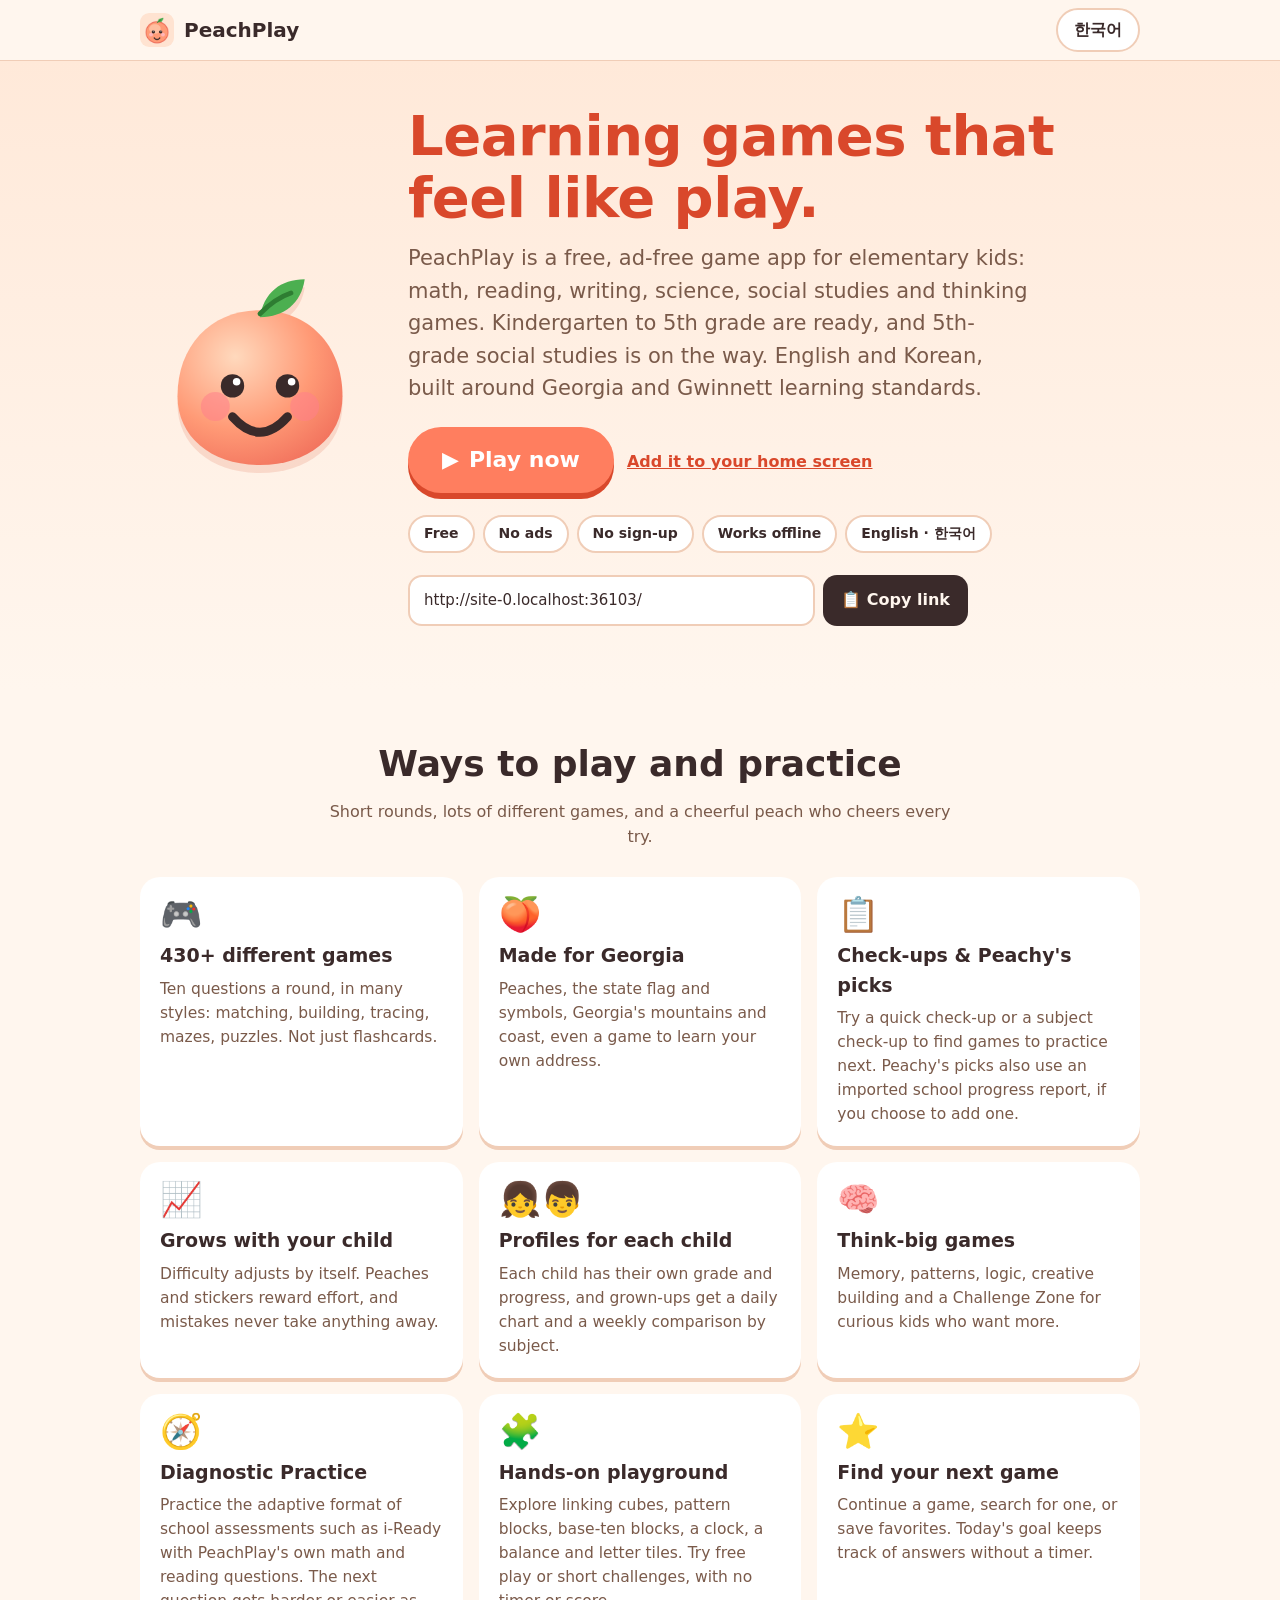
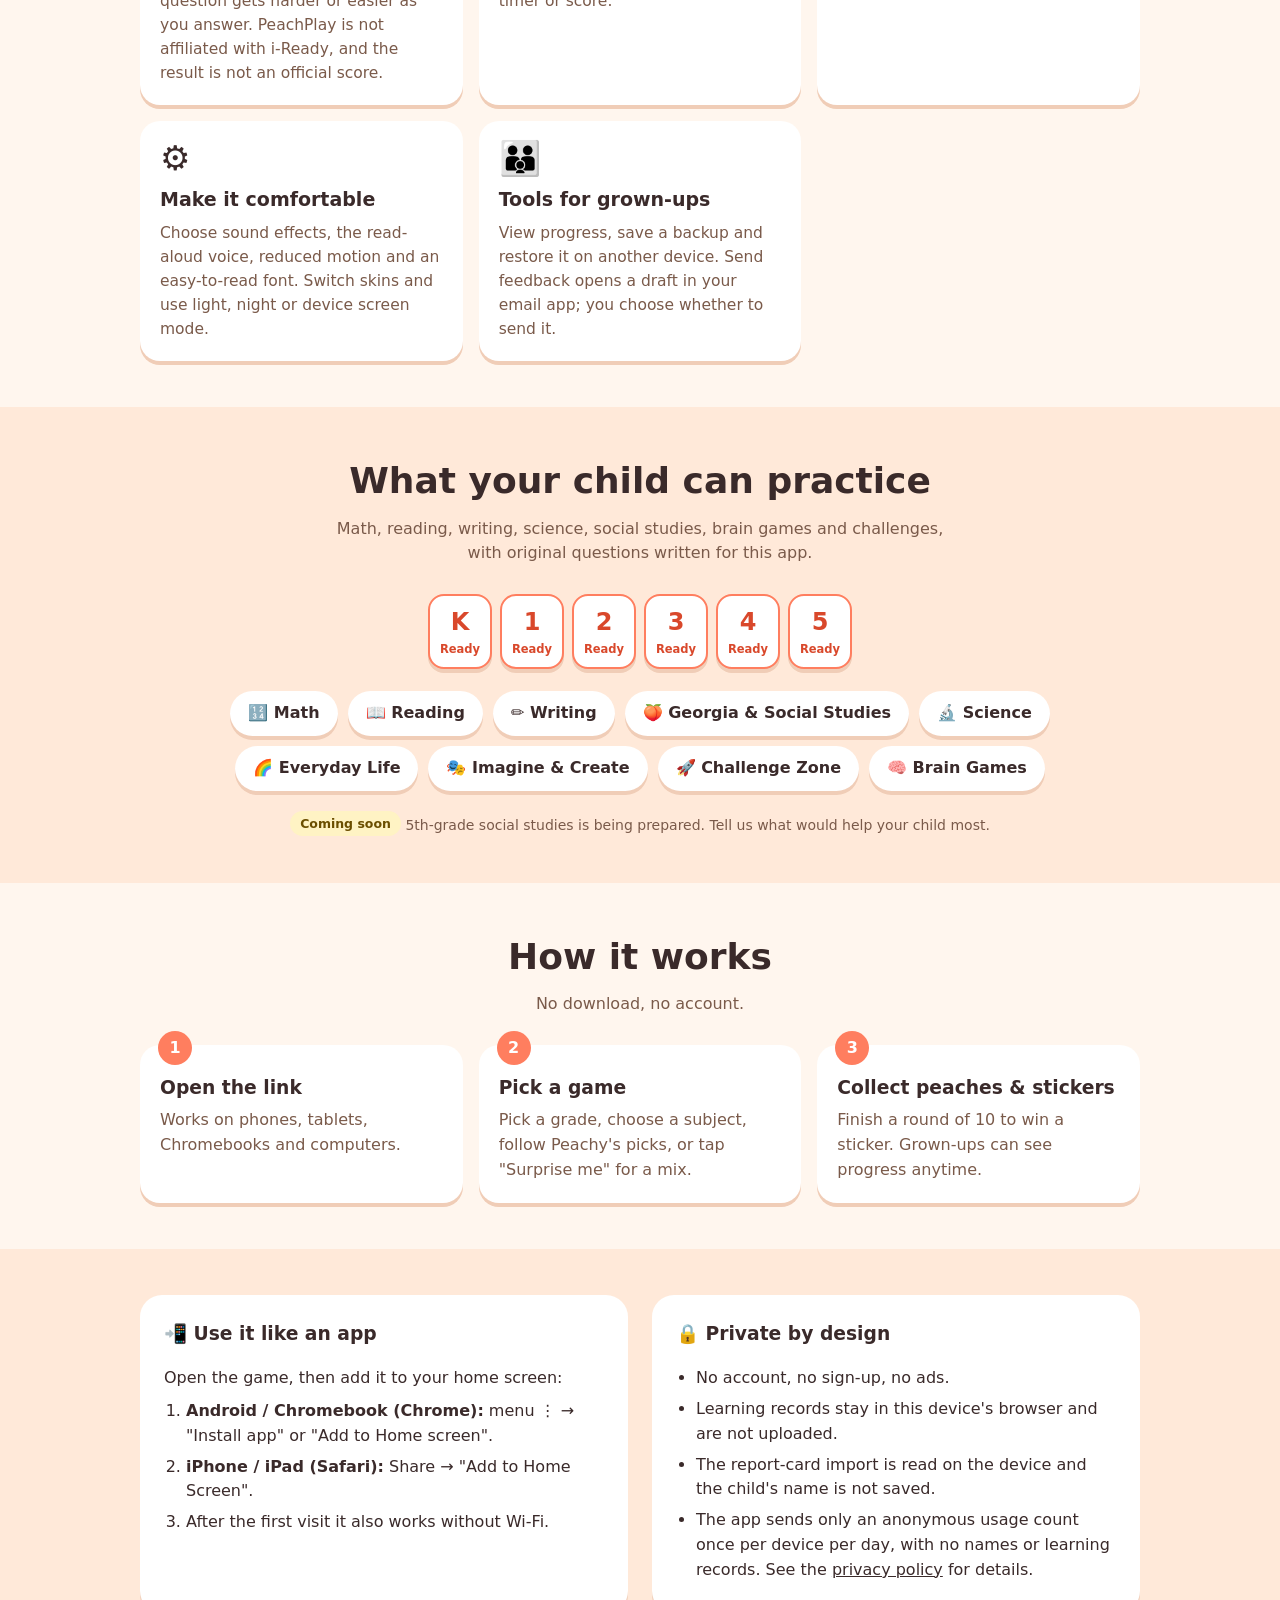
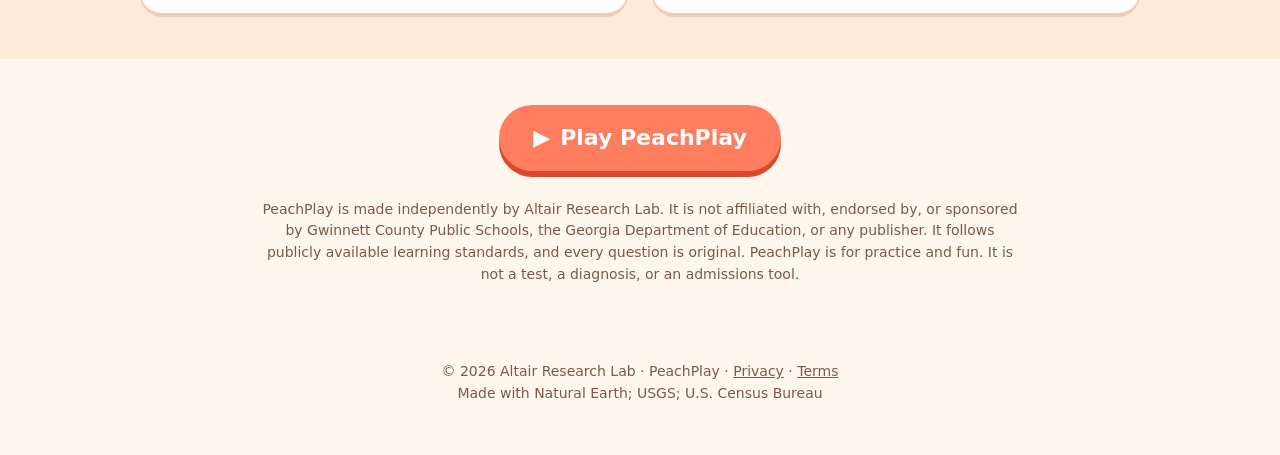
==== index.html @ cff19c8d "Update site (source commit 246e2a5f9104982f4157c3c35cccad89ce875cf9)" ====
<!doctype html>
<html lang="en">
<head>
<meta charset="utf-8">
<meta name="viewport" content="width=device-width, initial-scale=1">
<script>/* opened as an installed app: go straight to the games */try{if((window.matchMedia&&matchMedia("(display-mode: standalone)").matches)||navigator.standalone)location.replace("play/")}catch(e){}</script>
<title>PeachPlay – Free learning games for Georgia elementary kids</title>
<meta name="description" content="Free, ad-free learning games for Georgia elementary kids: math, reading, writing, science, social studies and thinking games. Kindergarten to 5th grade now, more grades coming. English and Korean. No sign-up.">
<meta name="theme-color" content="#ff9a76">
<meta property="og:type" content="website">
<meta property="og:title" content="PeachPlay – Free learning games for Georgia elementary kids">
<meta property="og:description" content="430+ short games for kindergarten to 5th grade: math, reading, writing, science, social studies. English and Korean. Free, no ads, no sign-up.">
<meta property="og:image" content="https://altair-research.github.io/peachplay/og.png">
<meta property="og:url" content="https://altair-research.github.io/peachplay/">
<meta name="twitter:card" content="summary_large_image">
<link rel="icon" href="icon.svg" type="image/svg+xml">
<link rel="apple-touch-icon" href="apple-touch-icon.png">
<style>
:root{--bg:#fff6ee;--bg2:#ffe9d9;--card:#ffffff;--ink:#3a2a2a;--mute:#7a5a4a;--peach:#ff7e5f;--peach-d:#d9482b;--line:#f0cdb7;--green:#06a37c;--shadow:0 4px 0 #f0cdb7}
@media (prefers-color-scheme:dark){:root:not([data-theme=light]){--bg:#2a1f1c;--bg2:#35261f;--card:#3b2c27;--ink:#fbeee6;--mute:#d8b9a7;--peach:#ff9a76;--peach-d:#ffb59a;--line:#5a4238;--shadow:0 4px 0 #1f1512}}
*{box-sizing:border-box}
html{scroll-behavior:smooth}
body{margin:0;background:var(--bg);color:var(--ink);font-family:"Segoe UI",system-ui,-apple-system,"Apple SD Gothic Neo","Malgun Gothic",sans-serif;line-height:1.55;-webkit-text-size-adjust:100%}
a{color:inherit}
.wrap{max-width:1040px;margin:0 auto;padding:0 20px}
header.top{position:sticky;top:0;z-index:10;background:color-mix(in srgb,var(--bg) 88%,transparent);backdrop-filter:blur(8px);border-bottom:1px solid var(--line)}
header.top .wrap{display:flex;align-items:center;justify-content:space-between;height:60px}
.brand{display:flex;align-items:center;gap:10px;font-weight:800;font-size:20px;text-decoration:none}
.brand img{width:34px;height:34px;border-radius:9px}
.lang{border:2px solid var(--line);background:var(--card);color:var(--ink);border-radius:999px;padding:8px 16px;font:inherit;font-weight:700;cursor:pointer;min-height:44px}
.hero{background:linear-gradient(180deg,var(--bg2),var(--bg));padding:44px 0 36px}
.hero .wrap{display:grid;gap:28px;grid-template-columns:1fr;align-items:center;text-align:center}
.mascot{width:min(46vw,200px);height:auto;margin:0 auto;filter:drop-shadow(0 8px 0 rgba(217,72,43,.15));animation:bob 3.2s ease-in-out infinite}
@keyframes bob{50%{transform:translateY(-8px)}}
@media (prefers-reduced-motion:reduce){.mascot{animation:none}}
h1{font-size:clamp(32px,7vw,56px);line-height:1.1;margin:0 0 14px;color:var(--peach-d);letter-spacing:-.5px}
.lead{font-size:clamp(17px,2.6vw,21px);color:var(--mute);margin:0 auto 22px;max-width:620px}
.cta{display:inline-flex;align-items:center;gap:10px;background:var(--peach);color:#fff;text-decoration:none;font-weight:800;font-size:22px;padding:16px 34px;border-radius:999px;box-shadow:0 6px 0 #d9482b;min-height:56px}
.cta:active{transform:translateY(3px);box-shadow:0 3px 0 #d9482b}
.cta2{display:inline-block;margin:14px 8px 0;color:var(--peach-d);font-weight:700}
.share{display:flex;gap:8px;margin-top:22px;max-width:560px;flex-wrap:wrap}
.share input{flex:1 1 220px;min-width:0;font:inherit;font-size:15px;padding:12px 14px;border-radius:14px;border:2px solid var(--line);background:var(--card);color:var(--ink)}
.copy{font:inherit;font-weight:800;border:0;border-radius:14px;padding:12px 18px;min-height:48px;background:var(--ink);color:var(--bg);cursor:pointer}
.copied{min-height:22px;margin-top:6px;color:var(--green);font-weight:700;font-size:14px}
.badges{display:flex;flex-wrap:wrap;gap:8px;justify-content:center;margin-top:22px}
.badges>span{background:var(--card);border:2px solid var(--line);border-radius:999px;padding:6px 14px;font-weight:700;font-size:14px}
@media (min-width:860px){.hero .wrap{grid-template-columns:240px 1fr;text-align:left}.lead{margin-left:0}.badges{justify-content:flex-start}.mascot{width:220px}}
section{padding:46px 0}
h2{font-size:clamp(26px,4.4vw,36px);margin:0 0 8px;text-align:center}
.sub{color:var(--mute);text-align:center;margin:0 auto 28px;max-width:640px}
.grid{display:grid;gap:16px;grid-template-columns:repeat(auto-fit,minmax(250px,1fr))}
.card{background:var(--card);border-radius:20px;padding:20px;box-shadow:var(--shadow)}
.card .ic{font-size:34px;line-height:1}
.card h3{margin:10px 0 6px;font-size:19px}
.card p{margin:0;color:var(--mute);font-size:15.5px}
.alt{background:var(--bg2)}
.subjects{display:flex;flex-wrap:wrap;gap:10px;justify-content:center;max-width:820px;margin:0 auto}
.subjects>span{background:var(--card);border-radius:999px;padding:10px 18px;font-weight:700;box-shadow:var(--shadow)}
.steps{counter-reset:s;display:grid;gap:16px;grid-template-columns:repeat(auto-fit,minmax(240px,1fr))}
.step{background:var(--card);border-radius:20px;padding:22px 20px 20px;box-shadow:var(--shadow);position:relative}
.step::before{counter-increment:s;content:counter(s);position:absolute;top:-14px;left:18px;width:34px;height:34px;border-radius:50%;background:var(--peach);color:#fff;font-weight:800;display:grid;place-items:center}
.step h3{margin:6px 0}.step p{margin:0;color:var(--mute)}
.two{display:grid;gap:24px;grid-template-columns:1fr}
@media (min-width:860px){.two{grid-template-columns:1fr 1fr}}
.panel{background:var(--card);border-radius:22px;padding:24px;box-shadow:var(--shadow)}
.panel h3{margin-top:0}
.panel ul{margin:0;padding-left:20px}.panel li{margin:6px 0}
.install ol{margin:8px 0 0;padding-left:22px}
.note{font-size:14px;color:var(--mute);max-width:760px;margin:0 auto;text-align:center}
.grades{display:flex;gap:8px;justify-content:center;flex-wrap:wrap;margin:0 auto 22px}
.gr{display:flex;flex-direction:column;align-items:center;width:64px;padding:8px 0;border-radius:16px;background:var(--card);border:2px dashed var(--line);color:var(--mute)}
.gr b{font-size:24px}.gr small{font-size:11.5px;font-weight:700}
.gr.on{border:2px solid var(--peach);background:var(--card);color:var(--peach-d);box-shadow:var(--shadow)}
.soon{display:inline-block;background:#fff3c4;color:#6b4e00;border-radius:999px;padding:3px 10px;font-size:12.5px;font-weight:800;vertical-align:2px}
footer{padding:30px 0 50px;text-align:center;color:var(--mute);font-size:14px}
[lang=en] .ko,[lang=ko] .en{display:none}
</style>
</head>
<body>
<header class="top"><div class="wrap">
  <a class="brand" href="./"><img src="icon-192.png" alt="">PeachPlay</a>
  <button class="lang" id="lang" aria-label="Language">한국어</button>
</div></header>

<main>
<section class="hero"><div class="wrap">
  <svg class="mascot" viewBox="0 0 64 64" aria-hidden="true"><defs><radialGradient id="pg" cx=".35" cy=".3" r=".85"><stop offset="0" stop-color="#ffd9bd"/><stop offset=".55" stop-color="#ff9a76"/><stop offset="1" stop-color="#ef6a58"/></radialGradient></defs>
    <path d="M32 12c-14 0-24 10-24 25 0 12 10 20 24 20s24-8 24-20C56 22 46 12 32 12z" fill="url(#pg)"/><path d="M32 14c1-7 6-11 13-11-1 7-6 11-13 11z" fill="#4caf50"/><path d="M32 13c3-3 6-5 9-6" stroke="#2e7d32" stroke-width="1.4" fill="none" stroke-linecap="round"/>
    <circle cx="19" cy="40" r="4.2" fill="#ff7f8a" opacity=".55"/><circle cx="45" cy="40" r="4.2" fill="#ff7f8a" opacity=".55"/><circle cx="24" cy="34" r="3.4" fill="#3a2a2a"/><circle cx="40" cy="34" r="3.4" fill="#3a2a2a"/><circle cx="25.2" cy="32.8" r="1.1" fill="#fff"/><circle cx="41.2" cy="32.8" r="1.1" fill="#fff"/><path d="M24 43q8 9 16 0" stroke="#3a2a2a" stroke-width="2.6" fill="none" stroke-linecap="round"/></svg>
  <div>
    <h1><span class="en">Learning games that feel like play.</span><span class="ko">놀이처럼 배우는 학습 게임</span></h1>
    <p class="lead"><span class="en">PeachPlay is a free, ad-free game app for elementary kids: math, reading, writing, science, social studies and thinking games. Kindergarten to 5th grade are ready, and 5th-grade social studies is on the way. English and Korean, built around Georgia and Gwinnett learning standards.</span><span class="ko">PeachPlay는 초등학생을 위한 무료, 광고 없는 학습 게임이에요. 수학, 읽기, 쓰기, 과학, 사회, 두뇌 게임을 영어와 한국어로 즐길 수 있어요. 유치원(K)부터 5학년까지 준비되어 있고 더 높은 학년도 준비 중이에요. 조지아·Gwinnett 학습 기준을 바탕으로 만들었어요.</span></p>
    <a class="cta" href="play/">▶ <span class="en">Play now</span><span class="ko">지금 시작하기</span></a>
    <a class="cta2" href="#install"><span class="en">Add it to your home screen</span><span class="ko">홈 화면에 추가하는 방법</span></a>
    <div class="badges"><span><span class="en">Free</span><span class="ko">무료</span></span><span><span class="en">No ads</span><span class="ko">광고 없음</span></span><span><span class="en">No sign-up</span><span class="ko">가입 없음</span></span><span><span class="en">Works offline</span><span class="ko">오프라인 가능</span></span><span>English · 한국어</span></div>
    <div class="share"><input id="shareUrl" readonly aria-label="Link" value="https://altair-research.github.io/peachplay/"><button id="copyBtn" class="copy" type="button">📋 <span class="en">Copy link</span><span class="ko">링크 복사</span></button><button id="shareBtn" class="copy" type="button" hidden>📤 <span class="en">Share</span><span class="ko">공유</span></button></div>
    <div class="copied" id="copied" role="status" aria-live="polite"></div>
  </div>
</div></section>

<section><div class="wrap">
  <h2><span class="en">Ways to play and practice</span><span class="ko">다양하게 놀고 연습해요</span></h2>
  <p class="sub"><span class="en">Short rounds, lots of different games, and a cheerful peach who cheers every try.</span><span class="ko">짧게 끝나는 한 판, 다양한 게임, 시도할 때마다 응원해 주는 복숭아 친구.</span></p>
  <div class="grid">
    <div class="card"><div class="ic">🎮</div><h3><span class="en">430+ different games</span><span class="ko">430개 이상의 다양한 게임</span></h3><p><span class="en">Ten questions a round, in many styles: matching, building, tracing, mazes, puzzles. Not just flashcards.</span><span class="ko">한 판 10문제. 짝 맞추기, 만들기, 따라 쓰기, 미로, 퍼즐 등 방식이 다양해서 지루하지 않아요.</span></p></div>
    <div class="card"><div class="ic">🍑</div><h3><span class="en">Made for Georgia</span><span class="ko">조지아 아이를 위해</span></h3><p><span class="en">Peaches, the state flag and symbols, Georgia's mountains and coast, even a game to learn your own address.</span><span class="ko">복숭아, 주 깃발과 상징, 조지아 지도, 우리 집 주소 익히기까지 조지아 맞춤 내용이에요.</span></p></div>
    <div class="card"><div class="ic">📋</div><h3><span class="en">Check-ups &amp; Peachy's picks</span><span class="ko">과목별 점검과 피치의 추천</span></h3><p><span class="en">Try a quick check-up or a subject check-up to find games to practice next. Peachy's picks also use an imported school progress report, if you choose to add one.</span><span class="ko">간단 점검이나 과목별 점검으로 다음에 연습할 게임을 찾아요. 성적표를 가져온 경우에는 피치의 추천에 함께 참고해요.</span></p></div>
    <div class="card"><div class="ic">📈</div><h3><span class="en">Grows with your child</span><span class="ko">아이와 함께 자라요</span></h3><p><span class="en">Difficulty adjusts by itself. Peaches and stickers reward effort, and mistakes never take anything away.</span><span class="ko">난이도가 저절로 조절되고, 복숭아와 스티커는 노력을 칭찬해요. 틀려도 빼앗지 않아요.</span></p></div>
    <div class="card"><div class="ic">👧👦</div><h3><span class="en">Profiles for each child</span><span class="ko">아이별 프로필</span></h3><p><span class="en">Each child has their own grade and progress, and grown-ups get a daily chart and a weekly comparison by subject.</span><span class="ko">아이마다 따로 기록되고, 보호자는 하루별 그래프와 과목별 주간 변화를 볼 수 있어요.</span></p></div>
    <div class="card"><div class="ic">🧠</div><h3><span class="en">Think-big games</span><span class="ko">생각을 키우는 게임</span></h3><p><span class="en">Memory, patterns, logic, creative building and a Challenge Zone for curious kids who want more.</span><span class="ko">기억력, 패턴, 논리, 창의 만들기, 더 도전하고 싶은 아이를 위한 도전 구역이 있어요.</span></p></div>
    <div class="card"><div class="ic">🧭</div><h3><span class="en">Diagnostic Practice</span><span class="ko">진단 평가 연습</span></h3><p><span class="en">Practice the adaptive format of school assessments such as i-Ready with PeachPlay's own math and reading questions. The next question gets harder or easier as you answer. PeachPlay is not affiliated with i-Ready, and the result is not an official score.</span><span class="ko">PeachPlay가 직접 만든 수학·읽기 문제로 i-Ready 같은 적응형 학교 평가의 방식을 연습해요. 답에 따라 다음 문제가 어려워지거나 쉬워져요. i-Ready와 관련이 없으며, 결과는 공식 점수가 아니에요.</span></p></div>
    <div class="card"><div class="ic">🧩</div><h3><span class="en">Hands-on playground</span><span class="ko">교구 놀이터</span></h3><p><span class="en">Explore linking cubes, pattern blocks, base-ten blocks, a clock, a balance and letter tiles. Try free play or short challenges, with no timer or score.</span><span class="ko">연결 큐브, 패턴 블록, 십진 블록, 시계, 양팔 저울, 글자 타일을 만져 보세요. 시간 제한과 점수 없이 자유 놀이와 짧은 도전을 즐겨요.</span></p></div>
    <div class="card"><div class="ic">⭐</div><h3><span class="en">Find your next game</span><span class="ko">다음 게임을 쉽게 찾아요</span></h3><p><span class="en">Continue a game, search for one, or save favorites. Today's goal keeps track of answers without a timer.</span><span class="ko">이어하기, 검색, 즐겨찾기로 게임을 쉽게 찾아요. 오늘의 목표는 시간 제한 없이 푼 문제를 세어 줘요.</span></p></div>
    <div class="card"><div class="ic">⚙️</div><h3><span class="en">Make it comfortable</span><span class="ko">편하게 맞추는 설정</span></h3><p><span class="en">Choose sound effects, the read-aloud voice, reduced motion and an easy-to-read font. Switch skins and use light, night or device screen mode.</span><span class="ko">효과음, 읽어 주는 목소리, 움직임 줄이기, 읽기 쉬운 글꼴을 설정해요. 스킨을 바꾸고 밝게·밤 모드·기기 설정 중 화면 모드를 골라요.</span></p></div>
    <div class="card"><div class="ic">👪</div><h3><span class="en">Tools for grown-ups</span><span class="ko">보호자용 화면</span></h3><p><span class="en">View progress, save a backup and restore it on another device. Send feedback opens a draft in your email app; you choose whether to send it.</span><span class="ko">학습 기록을 보고 백업을 저장해 다른 기기에서 복원해요. 의견 보내기는 이메일 앱에 초안을 열어 주고, 직접 보내기를 눌러야 전송돼요.</span></p></div>
  </div>
</div></section>

<section class="alt"><div class="wrap">
  <h2><span class="en">What your child can practice</span><span class="ko">연습할 수 있는 것</span></h2>
  <p class="sub"><span class="en">Math, reading, writing, science, social studies, brain games and challenges, with original questions written for this app.</span><span class="ko">수학·읽기·쓰기·과학·사회·두뇌·도전, 모든 문제는 이 앱을 위해 직접 만들었어요.</span></p>
  <div class="grades"><span class="gr on"><b>K</b><small><span class="en">Ready</span><span class="ko">준비됨</span></small></span><span class="gr on"><b>1</b><small><span class="en">Ready</span><span class="ko">준비됨</span></small></span><span class="gr on"><b>2</b><small><span class="en">Ready</span><span class="ko">준비됨</span></small></span><span class="gr on"><b>3</b><small><span class="en">Ready</span><span class="ko">준비됨</span></small></span><span class="gr on"><b>4</b><small><span class="en">Ready</span><span class="ko">준비됨</span></small></span><span class="gr on"><b>5</b><small><span class="en">Ready</span><span class="ko">준비됨</span></small></span></div>
  <div class="subjects">
    <span>🔢 <span class="en">Math</span><span class="ko">수학</span></span><span>📖 <span class="en">Reading</span><span class="ko">읽기</span></span><span>✏️ <span class="en">Writing</span><span class="ko">쓰기</span></span><span>🍑 <span class="en">Georgia &amp; Social Studies</span><span class="ko">조지아·사회</span></span><span>🔬 <span class="en">Science</span><span class="ko">과학</span></span><span>🌈 <span class="en">Everyday Life</span><span class="ko">생활</span></span><span>🎭 <span class="en">Imagine &amp; Create</span><span class="ko">상상하고 만들기</span></span><span>🚀 <span class="en">Challenge Zone</span><span class="ko">도전 구역</span></span><span>🧠 <span class="en">Brain Games</span><span class="ko">두뇌 게임</span></span>
  </div>
  <p class="note" style="margin-top:20px"><span class="soon"><span class="en">Coming soon</span><span class="ko">준비 중</span></span> <span class="en">5th-grade social studies is being prepared. Tell us what would help your child most.</span><span class="ko">5학년 사회를 준비하고 있어요. 우리 아이에게 가장 필요한 것이 무엇인지 알려 주세요.</span></p>
</div></section>

<section><div class="wrap">
  <h2><span class="en">How it works</span><span class="ko">이렇게 해요</span></h2>
  <p class="sub"><span class="en">No download, no account.</span><span class="ko">설치도 가입도 필요 없어요.</span></p>
  <div class="steps">
    <div class="step"><h3><span class="en">Open the link</span><span class="ko">링크를 열어요</span></h3><p><span class="en">Works on phones, tablets, Chromebooks and computers.</span><span class="ko">폰, 태블릿, 크롬북, 컴퓨터 어디서나 돼요.</span></p></div>
    <div class="step"><h3><span class="en">Pick a game</span><span class="ko">게임을 골라요</span></h3><p><span class="en">Pick a grade, choose a subject, follow Peachy's picks, or tap "Surprise me" for a mix.</span><span class="ko">학년과 과목을 고르거나 피치의 추천을 따라 하거나, "아무거나 놀기"로 섞어서 해요.</span></p></div>
    <div class="step"><h3><span class="en">Collect peaches &amp; stickers</span><span class="ko">복숭아와 스티커를 모아요</span></h3><p><span class="en">Finish a round of 10 to win a sticker. Grown-ups can see progress anytime.</span><span class="ko">10문제를 끝내면 스티커를 받아요. 보호자는 언제든 기록을 볼 수 있어요.</span></p></div>
  </div>
</div></section>

<section class="alt" id="install"><div class="wrap two">
  <div class="panel install">
    <h3>📲 <span class="en">Use it like an app</span><span class="ko">앱처럼 쓰기</span></h3>
    <p class="en" style="margin:0 0 6px">Open the game, then add it to your home screen:</p><p class="ko" style="margin:0 0 6px">게임을 연 다음 홈 화면에 추가하세요.</p>
    <ol class="en"><li><b>Android / Chromebook (Chrome):</b> menu ⋮ → "Install app" or "Add to Home screen".</li><li><b>iPhone / iPad (Safari):</b> Share → "Add to Home Screen".</li><li>After the first visit it also works without Wi-Fi.</li></ol>
    <ol class="ko"><li><b>안드로이드 / 크롬북 (Chrome):</b> 메뉴 ⋮ → "앱 설치" 또는 "홈 화면에 추가"</li><li><b>아이폰 / 아이패드 (Safari):</b> 공유 → "홈 화면에 추가"</li><li>한 번 열어 두면 Wi-Fi 없이도 돼요.</li></ol>
  </div>
  <div class="panel">
    <h3>🔒 <span class="en">Private by design</span><span class="ko">개인정보는 기기 안에만</span></h3>
    <ul class="en"><li>No account, no sign-up, no ads.</li><li>Learning records stay in this device's browser and are not uploaded.</li><li>The report-card import is read on the device and the child's name is not saved.</li><li>The app sends only an anonymous usage count once per device per day, with no names or learning records. See the <a href="privacy.html">privacy policy</a> for details.</li></ul>
    <ul class="ko"><li>계정, 가입, 광고가 없어요.</li><li>학습 기록은 이 기기의 브라우저에만 저장되고 업로드하지 않아요.</li><li>성적표 가져오기는 기기 안에서만 읽고 아이 이름은 저장하지 않아요.</li><li>앱은 기기마다 하루 한 번 익명 사용 횟수만 보내요. 이름이나 학습 기록은 보내지 않아요. 자세한 내용은 <a href="privacy.html">개인정보 처리방침</a>을 확인하세요.</li></ul>
  </div>
</div></section>

<section><div class="wrap">
  <div style="text-align:center"><a class="cta" href="play/">▶ <span class="en">Play PeachPlay</span><span class="ko">PeachPlay 시작하기</span></a></div>
  <p class="note" style="margin-top:28px"><span class="en">PeachPlay is made independently by Altair Research Lab. It is not affiliated with, endorsed by, or sponsored by Gwinnett County Public Schools, the Georgia Department of Education, or any publisher. It follows publicly available learning standards, and every question is original. PeachPlay is for practice and fun. It is not a test, a diagnosis, or an admissions tool.</span><span class="ko">PeachPlay는 Altair Research Lab이 독립적으로 만들었으며 Gwinnett County Public Schools, 조지아 교육부 또는 어떤 출판사와도 관련이 없고 후원이나 승인을 받지 않았어요. 공개된 학습 기준을 참고했고 모든 문제는 직접 만든 문제예요. 연습과 놀이를 위한 앱이며 시험, 진단, 입학 선발 도구가 아니에요.</span></p>
</div></section>
</main>

<footer><div class="wrap">© 2026 Altair Research Lab · PeachPlay · <a href="privacy.html"><span class="en">Privacy</span><span class="ko">개인정보</span></a> · <a href="terms.html"><span class="en">Terms</span><span class="ko">약관</span></a></div><div>Made with Natural Earth; USGS; U.S. Census Bureau</div></footer>

<script>
(function(){
  var KEY='peachy-landing-lang',root=document.documentElement,btn=document.getElementById('lang'),lang='en';
  try{var s=localStorage.getItem(KEY);if(s)lang=s;else if((navigator.language||'').toLowerCase().indexOf('ko')===0)lang='ko'}catch(e){}
  function apply(){root.lang=lang;btn.textContent=lang==='en'?'한국어':'English';document.title=lang==='en'?'PeachPlay – Free learning games for Georgia elementary kids':'PeachPlay – 조지아 초등학생을 위한 무료 학습 게임'}
  btn.onclick=function(){lang=lang==='en'?'ko':'en';try{localStorage.setItem(KEY,lang)}catch(e){}apply()};
  apply();
  var url=document.getElementById('shareUrl'),msg=document.getElementById('copied');
  try{url.value=location.origin+location.pathname.replace(/index\.html$/,'')}catch(e){}
  function done(ok){msg.textContent=ok?(lang==='en'?'Link copied!':'링크가 복사됐어요!'):(lang==='en'?'Press and hold the link, then Copy.':'링크를 길게 눌러 복사하세요.');setTimeout(function(){msg.textContent=''},2600)}
  document.getElementById('copyBtn').onclick=function(){
    var t=url.value;
    if(navigator.clipboard&&navigator.clipboard.writeText){navigator.clipboard.writeText(t).then(function(){done(true)},fallback)}else fallback();
    function fallback(){try{url.focus();url.select();url.setSelectionRange(0,t.length);done(document.execCommand('copy'))}catch(e){done(false)}}
  };
  url.onfocus=function(){url.select()};
  var sb=document.getElementById('shareBtn');
  if(navigator.share){sb.hidden=false;sb.onclick=function(){navigator.share({title:'PeachPlay',text:lang==='en'?'Free learning games for elementary kids':'초등학생을 위한 무료 학습 게임',url:url.value}).catch(function(){})}}
})();
</script>
</body>
</html>
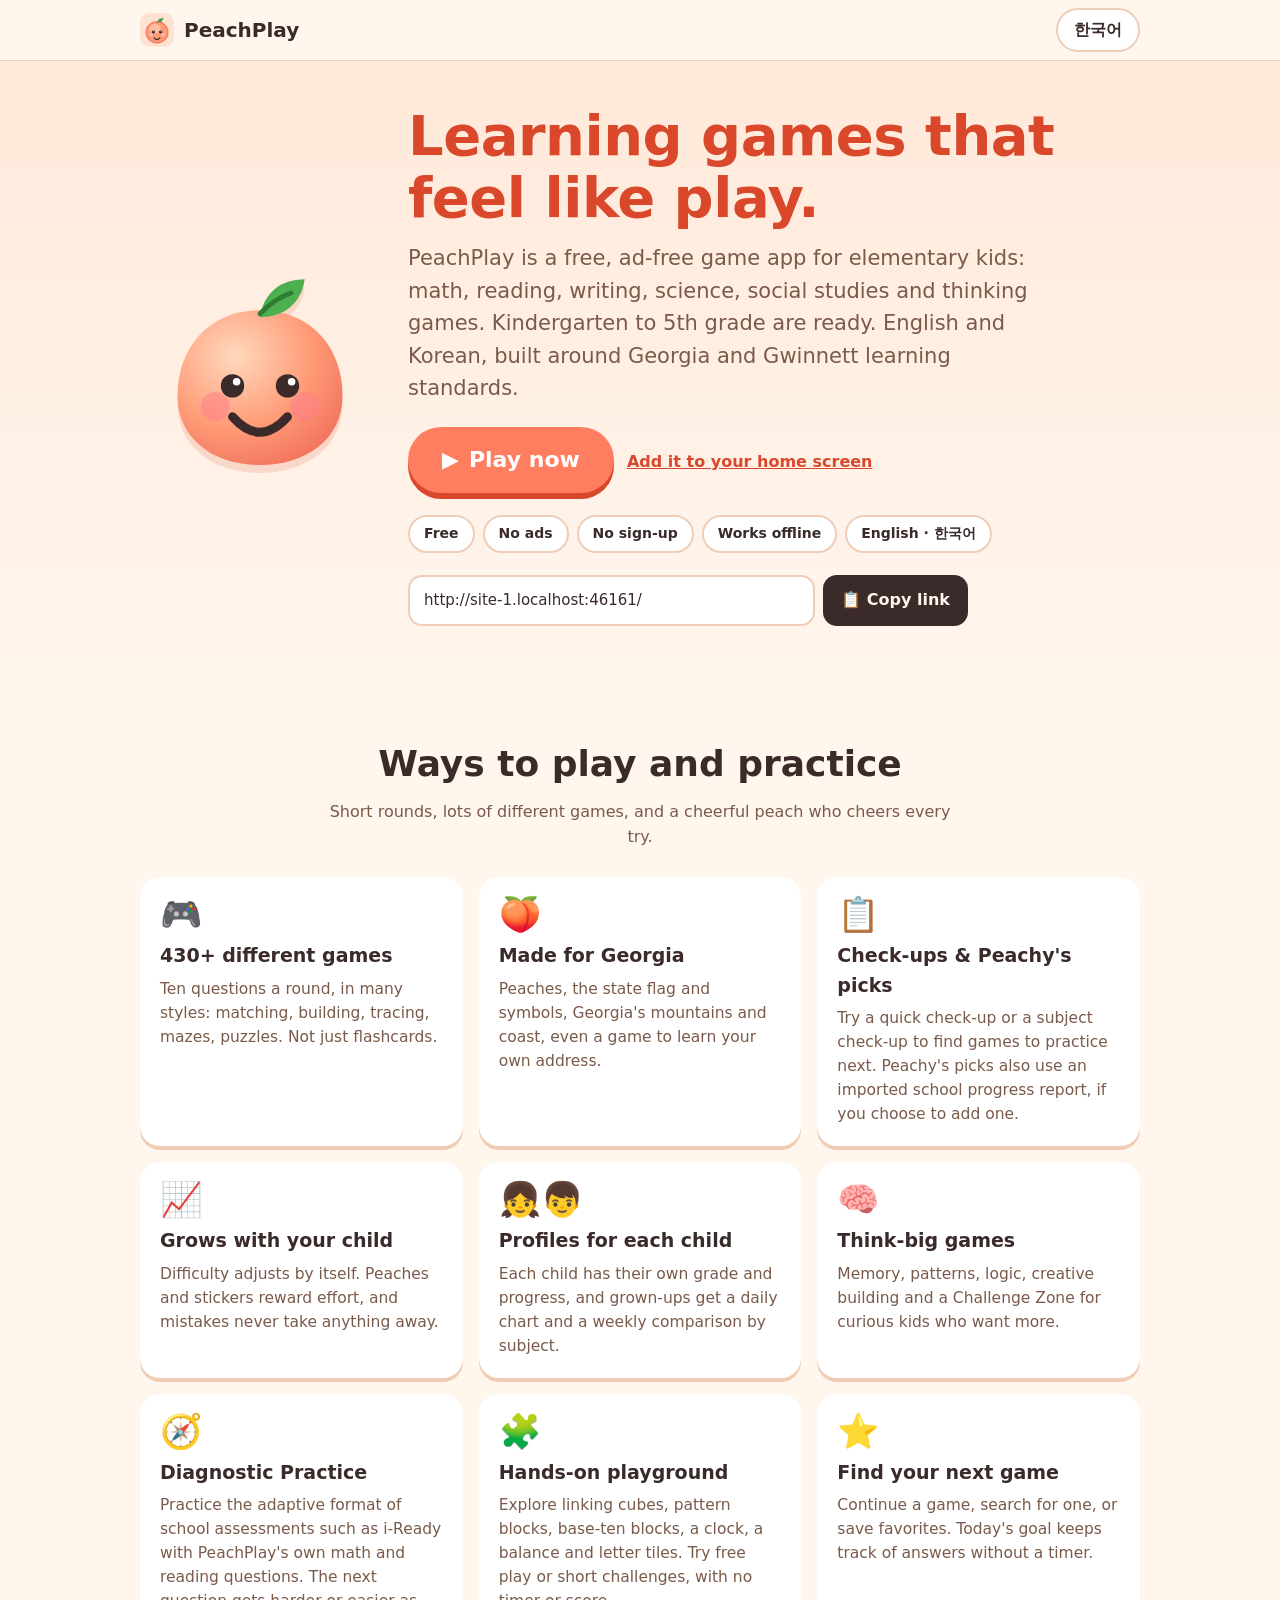
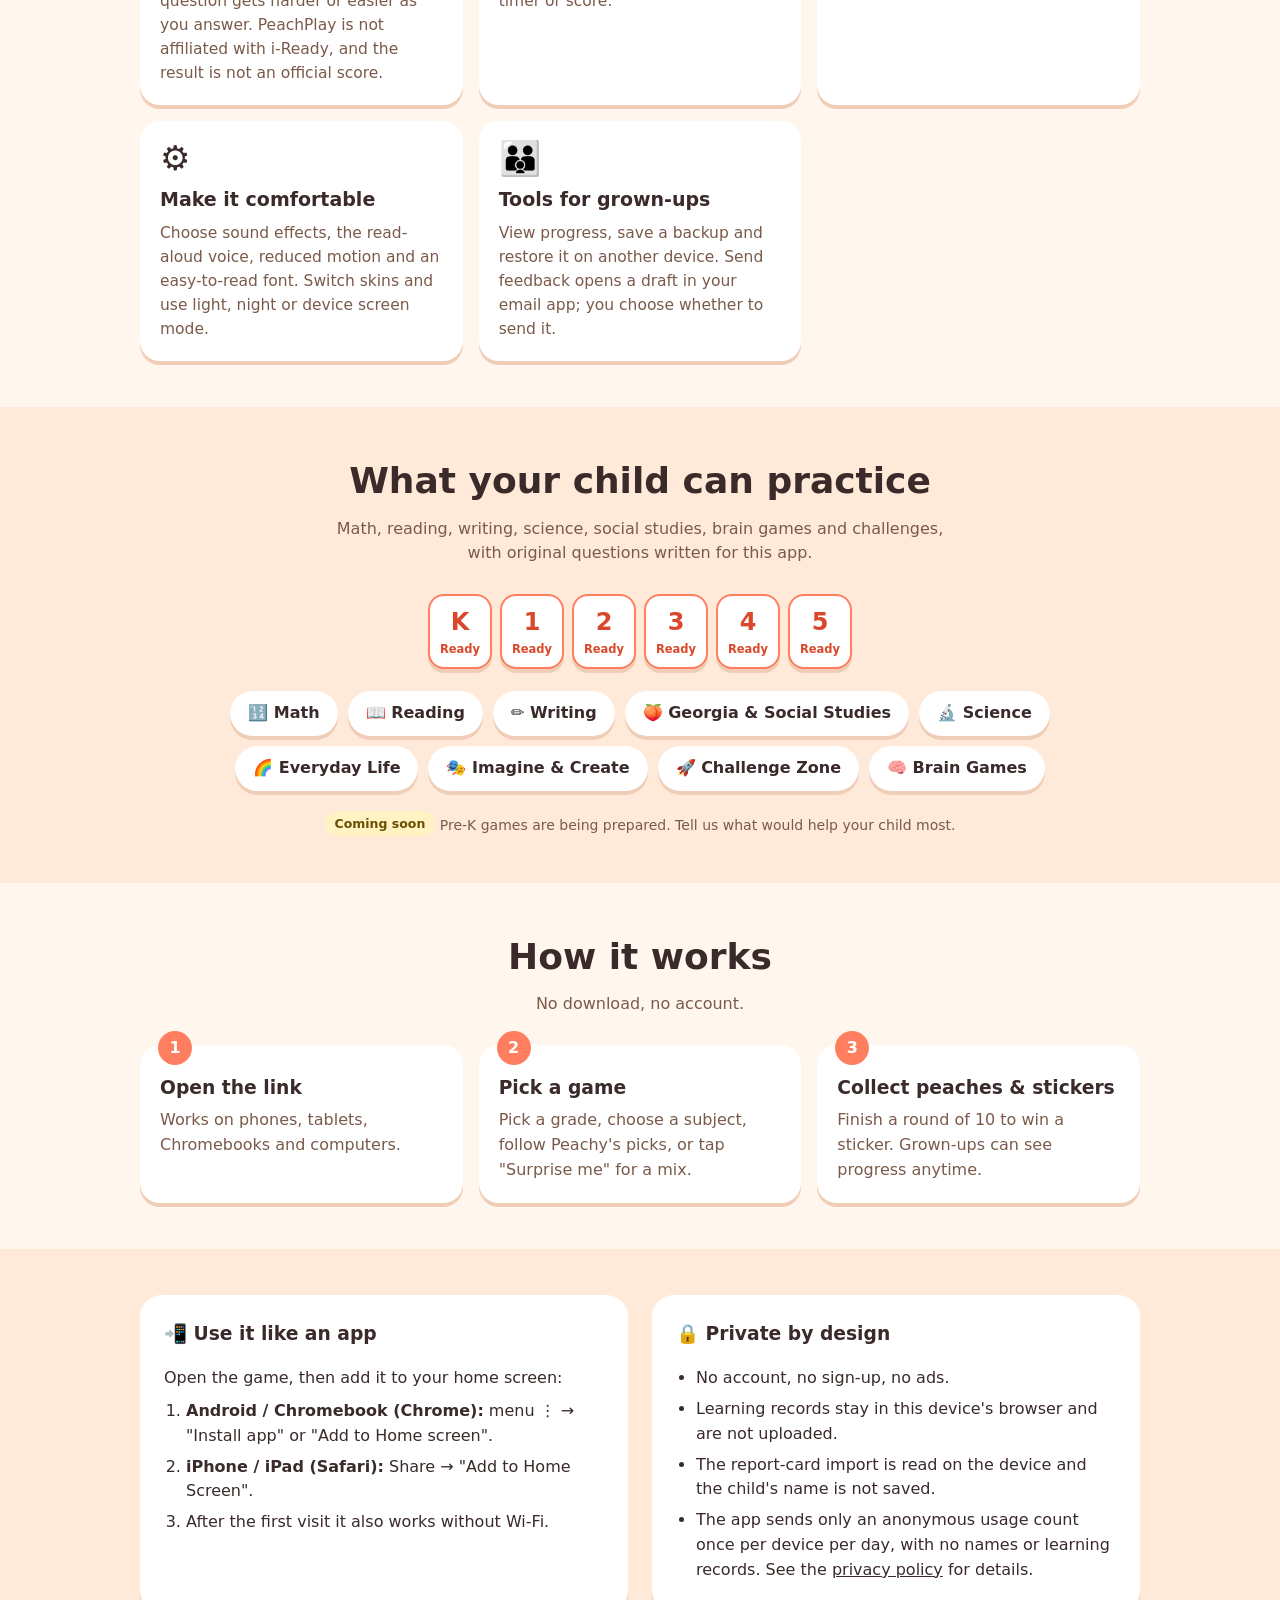
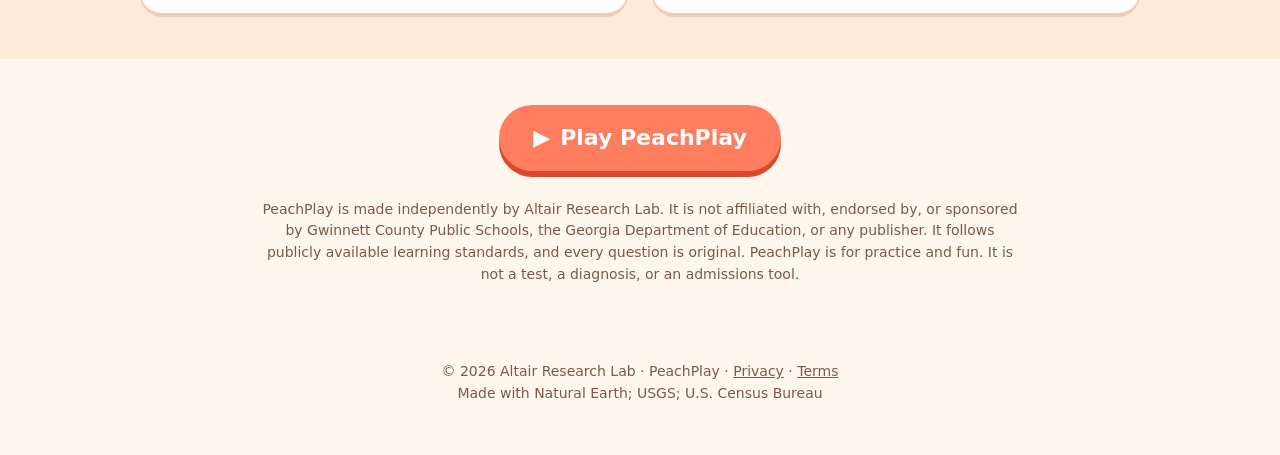
==== commit 751dd617: "Update site (source commit 8e7aa607f5238b8ee396dac369262cbb333c200e)" ====
--- a/index.html
+++ b/index.html
@@ -89,7 +89,7 @@
     <circle cx="19" cy="40" r="4.2" fill="#ff7f8a" opacity=".55"/><circle cx="45" cy="40" r="4.2" fill="#ff7f8a" opacity=".55"/><circle cx="24" cy="34" r="3.4" fill="#3a2a2a"/><circle cx="40" cy="34" r="3.4" fill="#3a2a2a"/><circle cx="25.2" cy="32.8" r="1.1" fill="#fff"/><circle cx="41.2" cy="32.8" r="1.1" fill="#fff"/><path d="M24 43q8 9 16 0" stroke="#3a2a2a" stroke-width="2.6" fill="none" stroke-linecap="round"/></svg>
   <div>
     <h1><span class="en">Learning games that feel like play.</span><span class="ko">놀이처럼 배우는 학습 게임</span></h1>
-    <p class="lead"><span class="en">PeachPlay is a free, ad-free game app for elementary kids: math, reading, writing, science, social studies and thinking games. Kindergarten to 5th grade are ready, and 5th-grade social studies is on the way. English and Korean, built around Georgia and Gwinnett learning standards.</span><span class="ko">PeachPlay는 초등학생을 위한 무료, 광고 없는 학습 게임이에요. 수학, 읽기, 쓰기, 과학, 사회, 두뇌 게임을 영어와 한국어로 즐길 수 있어요. 유치원(K)부터 5학년까지 준비되어 있고 더 높은 학년도 준비 중이에요. 조지아·Gwinnett 학습 기준을 바탕으로 만들었어요.</span></p>
+    <p class="lead"><span class="en">PeachPlay is a free, ad-free game app for elementary kids: math, reading, writing, science, social studies and thinking games. Kindergarten to 5th grade are ready. English and Korean, built around Georgia and Gwinnett learning standards.</span><span class="ko">PeachPlay는 초등학생을 위한 무료, 광고 없는 학습 게임이에요. 수학, 읽기, 쓰기, 과학, 사회, 두뇌 게임을 영어와 한국어로 즐길 수 있어요. 유치원(K)부터 5학년까지 준비되어 있어요. 조지아·Gwinnett 학습 기준을 바탕으로 만들었어요.</span></p>
     <a class="cta" href="play/">▶ <span class="en">Play now</span><span class="ko">지금 시작하기</span></a>
     <a class="cta2" href="#install"><span class="en">Add it to your home screen</span><span class="ko">홈 화면에 추가하는 방법</span></a>
     <div class="badges"><span><span class="en">Free</span><span class="ko">무료</span></span><span><span class="en">No ads</span><span class="ko">광고 없음</span></span><span><span class="en">No sign-up</span><span class="ko">가입 없음</span></span><span><span class="en">Works offline</span><span class="ko">오프라인 가능</span></span><span>English · 한국어</span></div>
@@ -123,7 +123,7 @@
   <div class="subjects">
     <span>🔢 <span class="en">Math</span><span class="ko">수학</span></span><span>📖 <span class="en">Reading</span><span class="ko">읽기</span></span><span>✏️ <span class="en">Writing</span><span class="ko">쓰기</span></span><span>🍑 <span class="en">Georgia &amp; Social Studies</span><span class="ko">조지아·사회</span></span><span>🔬 <span class="en">Science</span><span class="ko">과학</span></span><span>🌈 <span class="en">Everyday Life</span><span class="ko">생활</span></span><span>🎭 <span class="en">Imagine &amp; Create</span><span class="ko">상상하고 만들기</span></span><span>🚀 <span class="en">Challenge Zone</span><span class="ko">도전 구역</span></span><span>🧠 <span class="en">Brain Games</span><span class="ko">두뇌 게임</span></span>
   </div>
-  <p class="note" style="margin-top:20px"><span class="soon"><span class="en">Coming soon</span><span class="ko">준비 중</span></span> <span class="en">5th-grade social studies is being prepared. Tell us what would help your child most.</span><span class="ko">5학년 사회를 준비하고 있어요. 우리 아이에게 가장 필요한 것이 무엇인지 알려 주세요.</span></p>
+  <p class="note" style="margin-top:20px"><span class="soon"><span class="en">Coming soon</span><span class="ko">준비 중</span></span> <span class="en">Pre-K games are being prepared. Tell us what would help your child most.</span><span class="ko">프리케이(Pre-K) 게임을 준비하고 있어요. 우리 아이에게 가장 필요한 것이 무엇인지 알려 주세요.</span></p>
 </div></section>
 
 <section><div class="wrap">
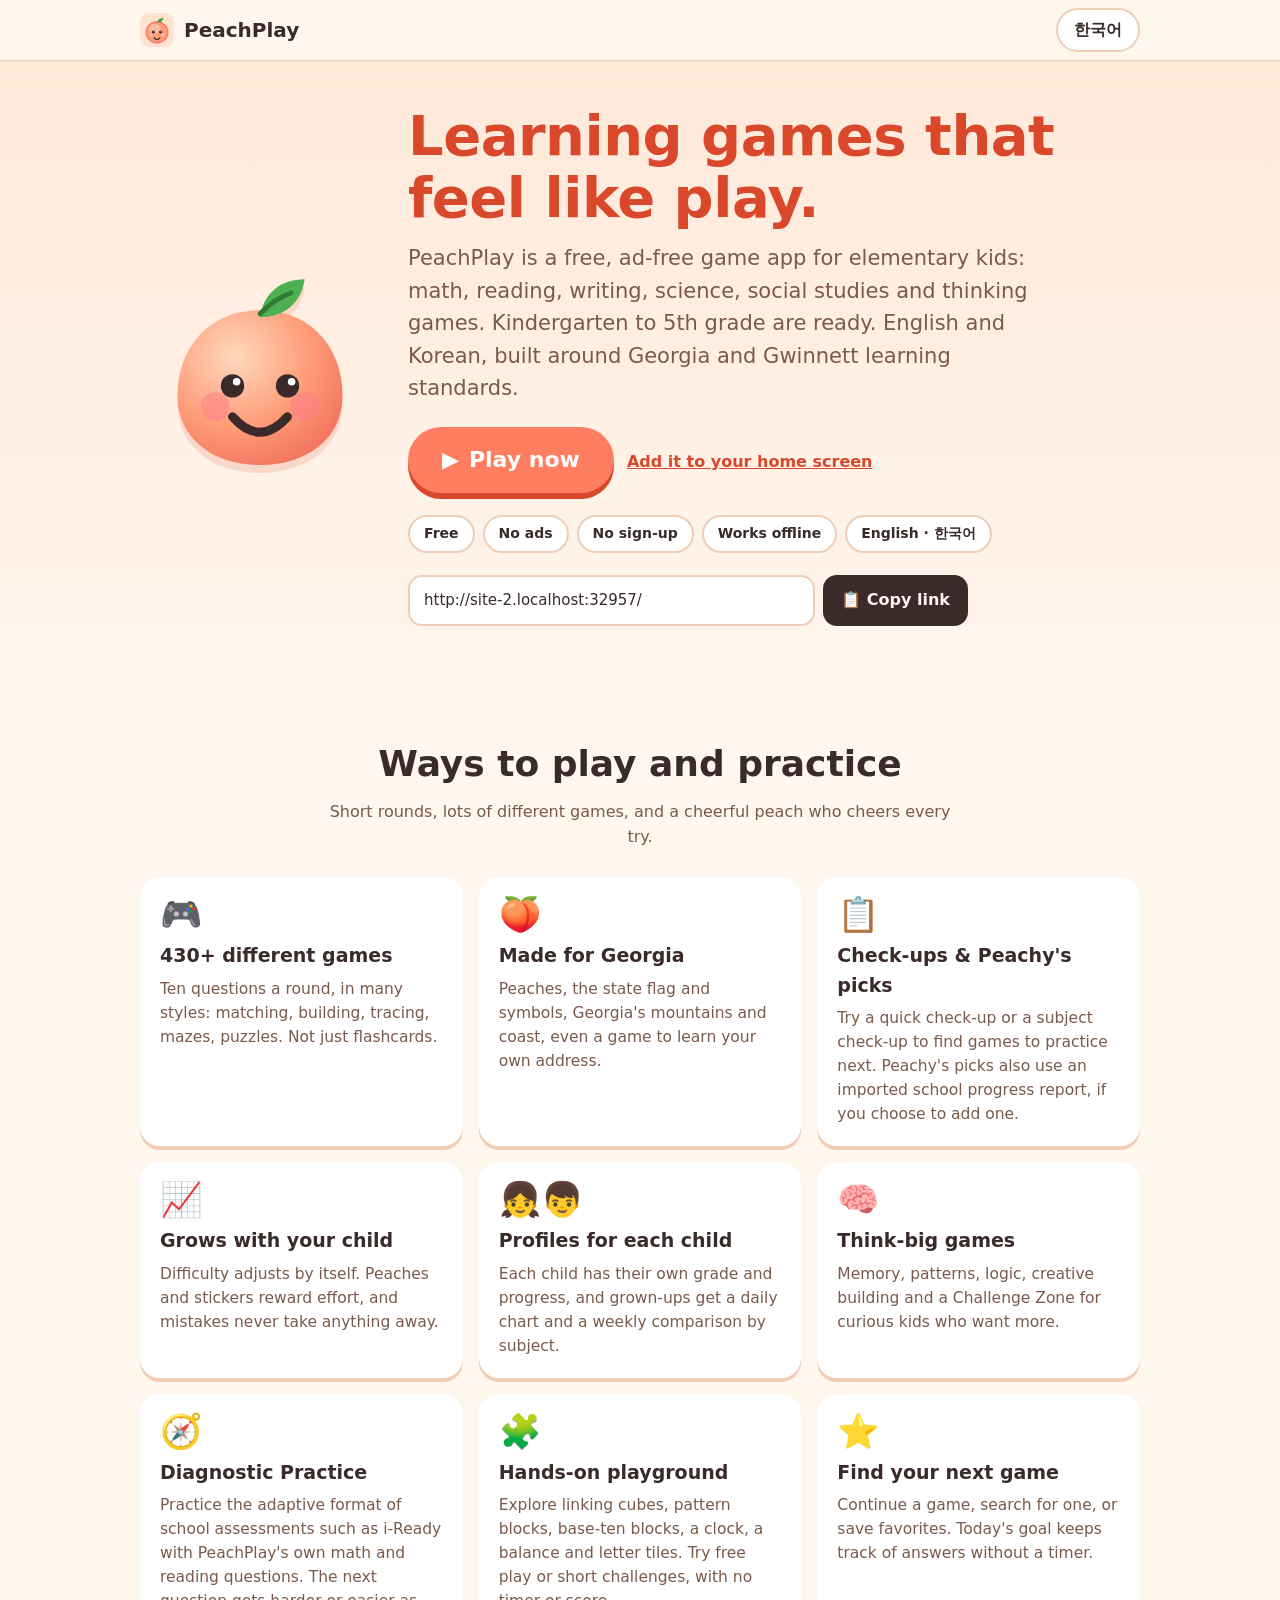
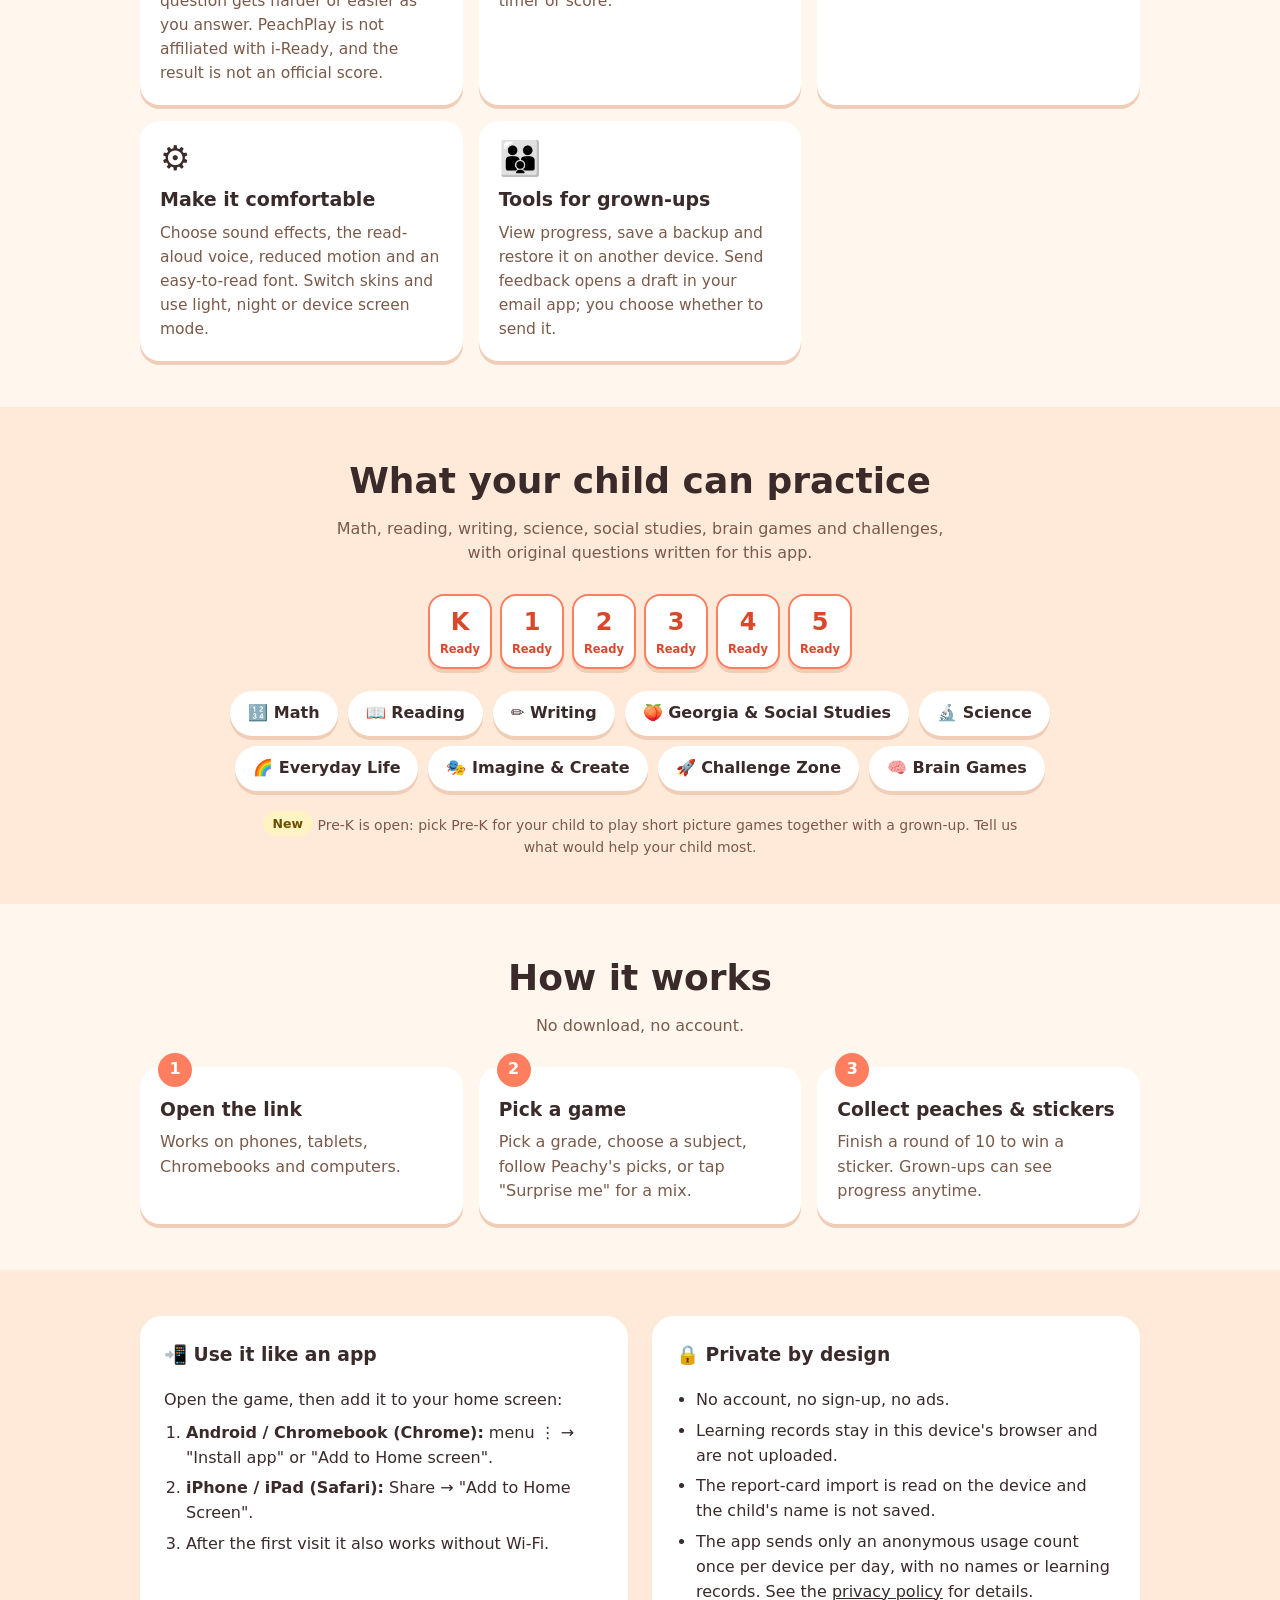
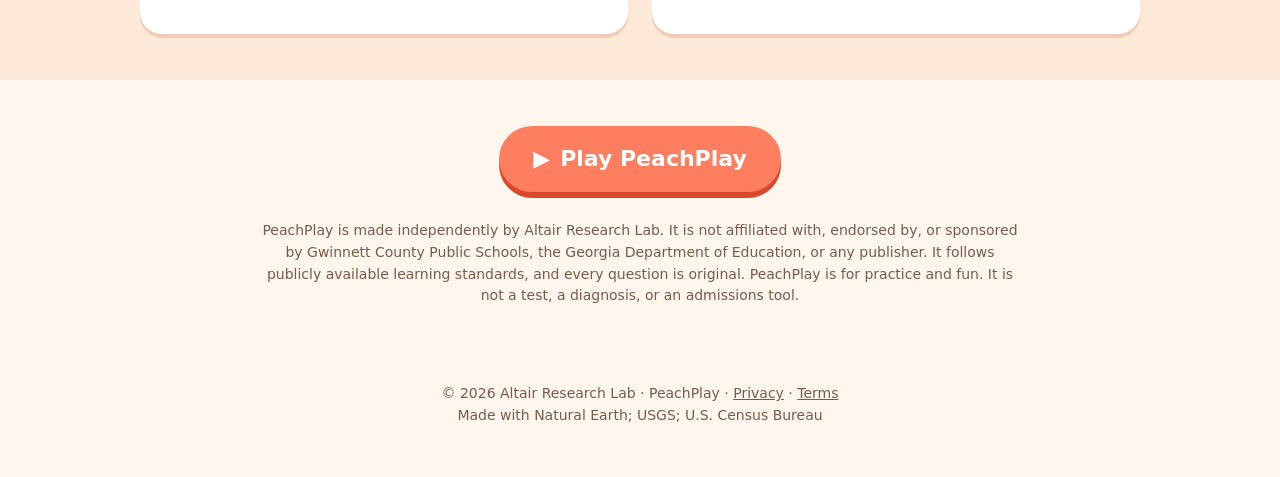
==== commit 23a96b2d: "Update site (source commit a549c559886f9678e641b0d1e9011fa606b4e2e3)" ====
--- a/index.html
+++ b/index.html
@@ -123,7 +123,7 @@
   <div class="subjects">
     <span>🔢 <span class="en">Math</span><span class="ko">수학</span></span><span>📖 <span class="en">Reading</span><span class="ko">읽기</span></span><span>✏️ <span class="en">Writing</span><span class="ko">쓰기</span></span><span>🍑 <span class="en">Georgia &amp; Social Studies</span><span class="ko">조지아·사회</span></span><span>🔬 <span class="en">Science</span><span class="ko">과학</span></span><span>🌈 <span class="en">Everyday Life</span><span class="ko">생활</span></span><span>🎭 <span class="en">Imagine &amp; Create</span><span class="ko">상상하고 만들기</span></span><span>🚀 <span class="en">Challenge Zone</span><span class="ko">도전 구역</span></span><span>🧠 <span class="en">Brain Games</span><span class="ko">두뇌 게임</span></span>
   </div>
-  <p class="note" style="margin-top:20px"><span class="soon"><span class="en">Coming soon</span><span class="ko">준비 중</span></span> <span class="en">Pre-K games are being prepared. Tell us what would help your child most.</span><span class="ko">프리케이(Pre-K) 게임을 준비하고 있어요. 우리 아이에게 가장 필요한 것이 무엇인지 알려 주세요.</span></p>
+  <p class="note" style="margin-top:20px"><span class="soon"><span class="en">New</span><span class="ko">새로 열림</span></span> <span class="en">Pre-K is open: pick Pre-K for your child to play short picture games together with a grown-up. Tell us what would help your child most.</span><span class="ko">프리케이(Pre-K)가 열렸어요. 아이 학년을 프리케이로 고르면 어른과 함께 하는 짧은 그림 놀이가 나와요. 우리 아이에게 가장 필요한 것이 무엇인지 알려 주세요.</span></p>
 </div></section>
 
 <section><div class="wrap">
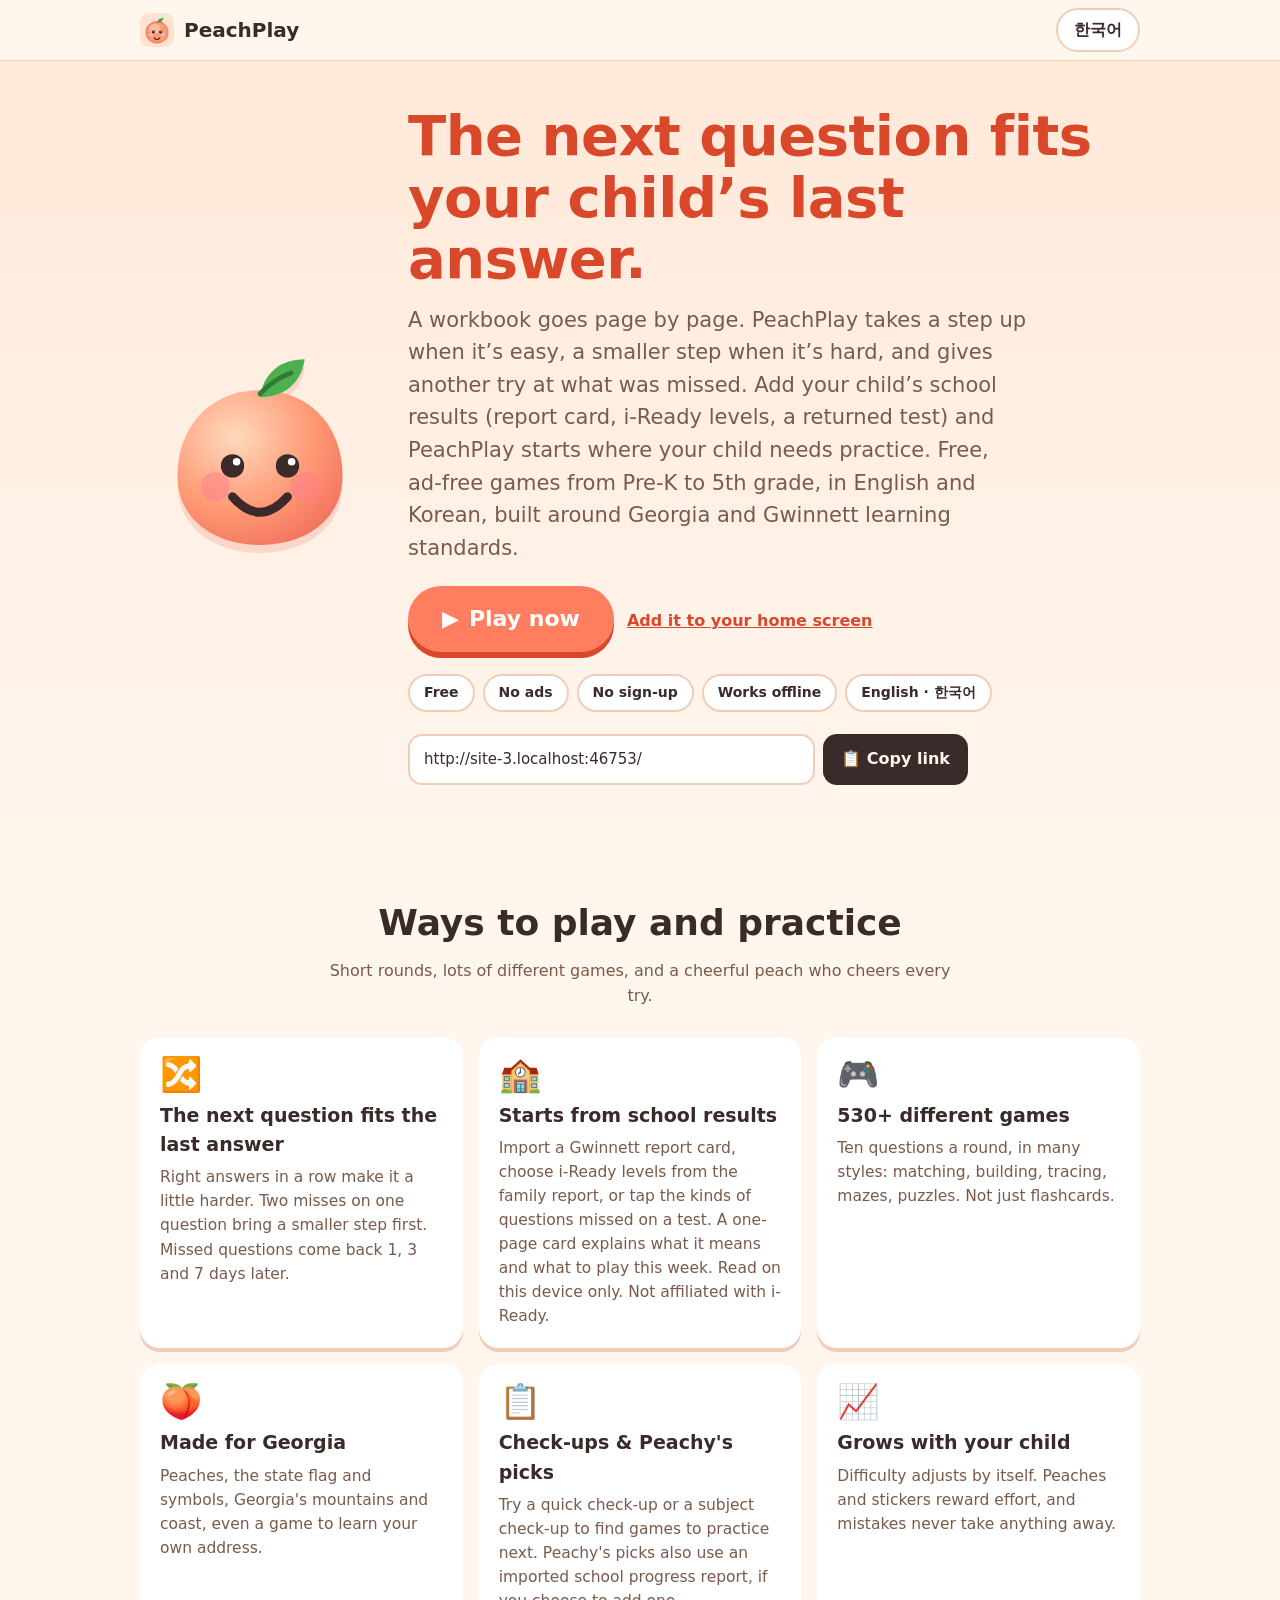
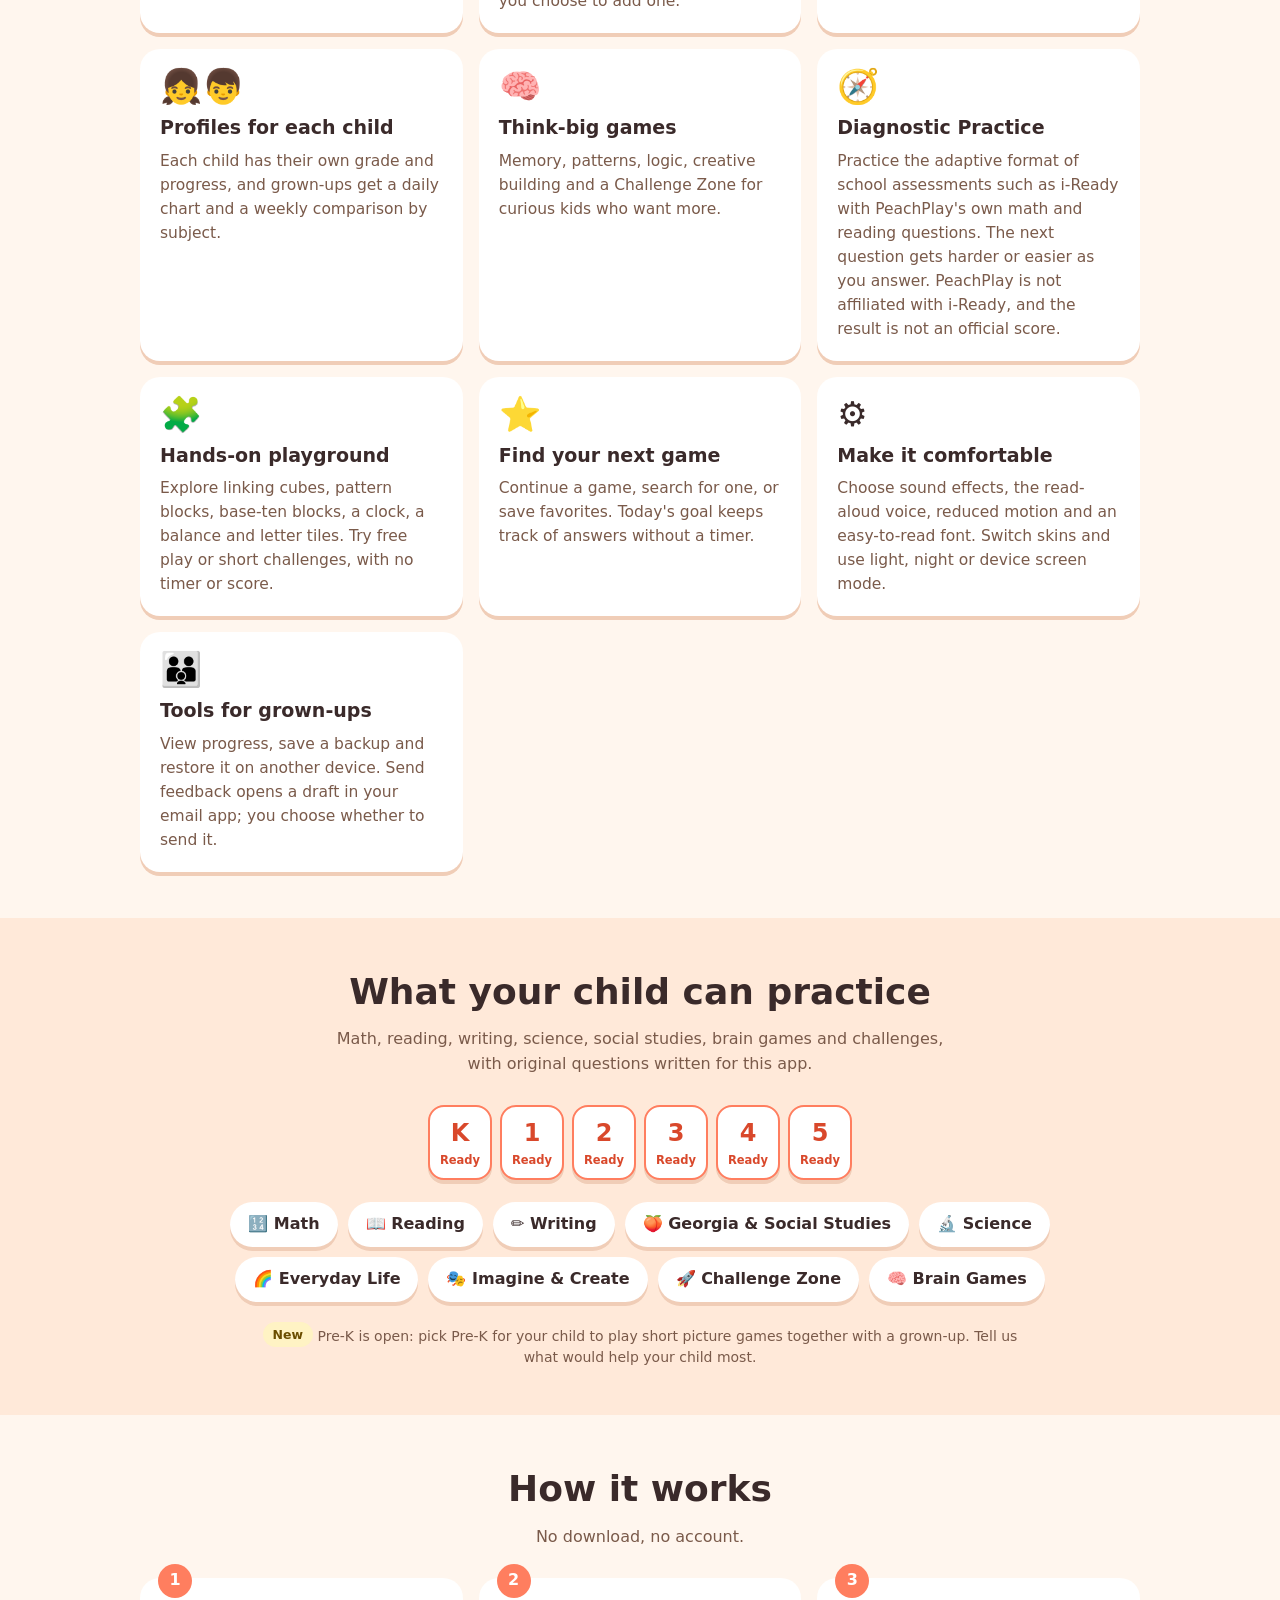
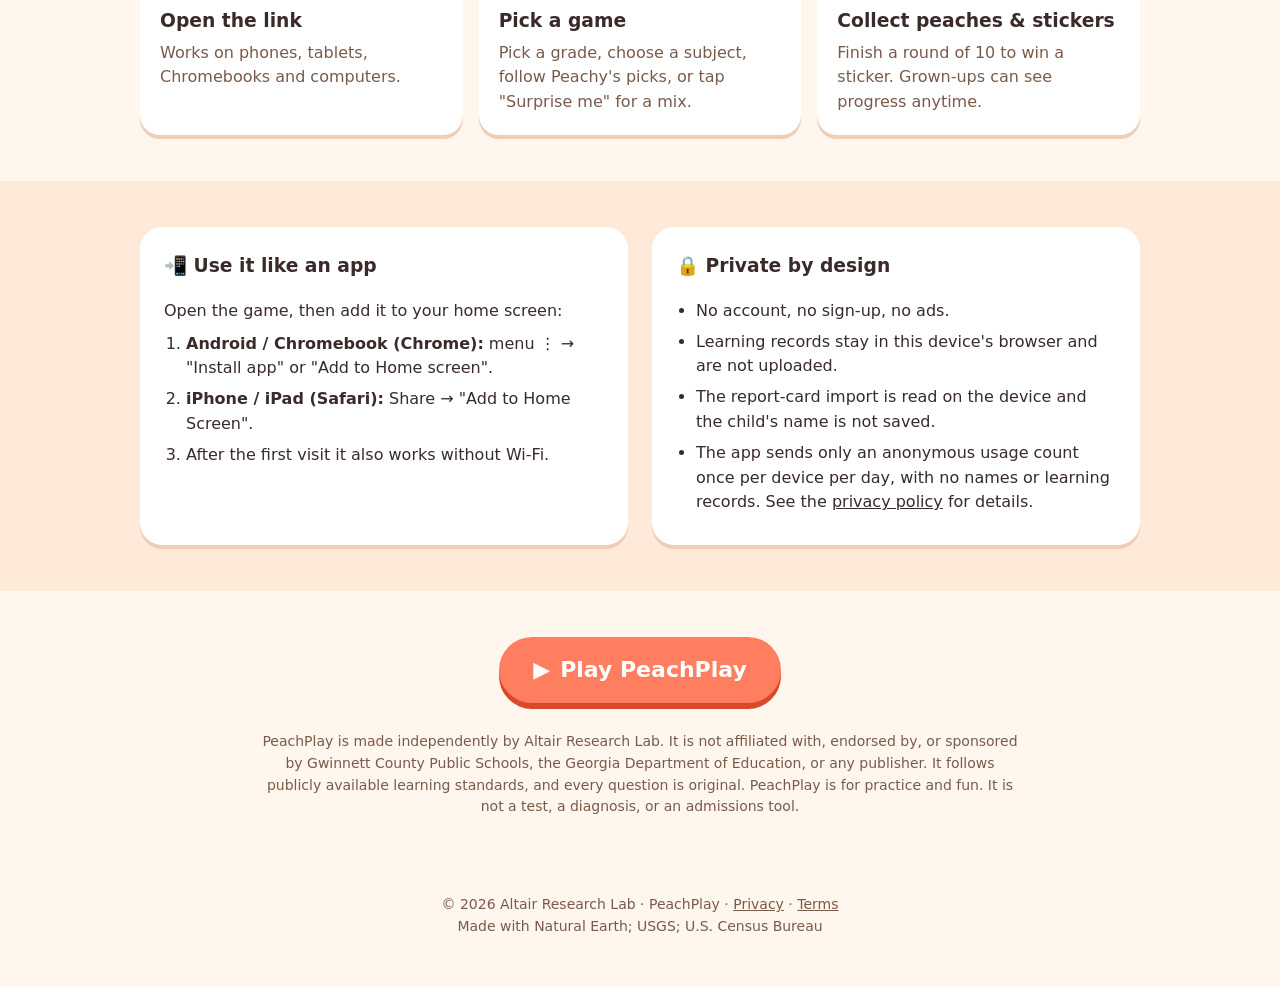
==== commit 6d0b2953: "Update site (source commit cf60ed4c37cf408e074a24ec47e61da72dfefc30)" ====
--- a/index.html
+++ b/index.html
@@ -5,11 +5,11 @@
 <meta name="viewport" content="width=device-width, initial-scale=1">
 <script>/* opened as an installed app: go straight to the games */try{if((window.matchMedia&&matchMedia("(display-mode: standalone)").matches)||navigator.standalone)location.replace("play/")}catch(e){}</script>
 <title>PeachPlay – Free learning games for Georgia elementary kids</title>
-<meta name="description" content="Free, ad-free learning games for Georgia elementary kids: math, reading, writing, science, social studies and thinking games. Kindergarten to 5th grade now, more grades coming. English and Korean. No sign-up.">
+<meta name="description" content="Free, ad-free learning games for Georgia elementary kids: math, reading, writing, science, social studies and thinking games. Pre-K to 5th grade. The next question fits your child’s last answer and can start from school results. English and Korean. No sign-up.">
 <meta name="theme-color" content="#ff9a76">
 <meta property="og:type" content="website">
 <meta property="og:title" content="PeachPlay – Free learning games for Georgia elementary kids">
-<meta property="og:description" content="430+ short games for kindergarten to 5th grade: math, reading, writing, science, social studies. English and Korean. Free, no ads, no sign-up.">
+<meta property="og:description" content="530+ short games for Pre-K to 5th grade that pick the next question from the last answer: math, reading, writing, science, social studies. English and Korean. Free, no ads, no sign-up.">
 <meta property="og:image" content="https://altair-research.github.io/peachplay/og.png">
 <meta property="og:url" content="https://altair-research.github.io/peachplay/">
 <meta name="twitter:card" content="summary_large_image">
@@ -88,8 +88,8 @@
     <path d="M32 12c-14 0-24 10-24 25 0 12 10 20 24 20s24-8 24-20C56 22 46 12 32 12z" fill="url(#pg)"/><path d="M32 14c1-7 6-11 13-11-1 7-6 11-13 11z" fill="#4caf50"/><path d="M32 13c3-3 6-5 9-6" stroke="#2e7d32" stroke-width="1.4" fill="none" stroke-linecap="round"/>
     <circle cx="19" cy="40" r="4.2" fill="#ff7f8a" opacity=".55"/><circle cx="45" cy="40" r="4.2" fill="#ff7f8a" opacity=".55"/><circle cx="24" cy="34" r="3.4" fill="#3a2a2a"/><circle cx="40" cy="34" r="3.4" fill="#3a2a2a"/><circle cx="25.2" cy="32.8" r="1.1" fill="#fff"/><circle cx="41.2" cy="32.8" r="1.1" fill="#fff"/><path d="M24 43q8 9 16 0" stroke="#3a2a2a" stroke-width="2.6" fill="none" stroke-linecap="round"/></svg>
   <div>
-    <h1><span class="en">Learning games that feel like play.</span><span class="ko">놀이처럼 배우는 학습 게임</span></h1>
-    <p class="lead"><span class="en">PeachPlay is a free, ad-free game app for elementary kids: math, reading, writing, science, social studies and thinking games. Kindergarten to 5th grade are ready. English and Korean, built around Georgia and Gwinnett learning standards.</span><span class="ko">PeachPlay는 초등학생을 위한 무료, 광고 없는 학습 게임이에요. 수학, 읽기, 쓰기, 과학, 사회, 두뇌 게임을 영어와 한국어로 즐길 수 있어요. 유치원(K)부터 5학년까지 준비되어 있어요. 조지아·Gwinnett 학습 기준을 바탕으로 만들었어요.</span></p>
+    <h1><span class="en">The next question fits your child’s last answer.</span><span class="ko">방금 푼 답을 보고 다음 문제를 골라요</span></h1>
+    <p class="lead"><span class="en">A workbook goes page by page. PeachPlay takes a step up when it’s easy, a smaller step when it’s hard, and gives another try at what was missed. Add your child’s school results (report card, i-Ready levels, a returned test) and PeachPlay starts where your child needs practice. Free, ad-free games from Pre-K to 5th grade, in English and Korean, built around Georgia and Gwinnett learning standards.</span><span class="ko">문제집은 처음부터 끝까지 순서대로 풀지만, PeachPlay는 잘하면 한 칸 위로, 막히면 더 작은 한 걸음으로, 틀린 건 다시. 학교 결과(성적표, i-Ready 수준, 돌려받은 평가지)를 넣으면 아이에게 연습이 필요한 곳부터 시작해요. Pre-K부터 5학년까지 무료·광고 없는 학습 게임, 영어와 한국어, 조지아·Gwinnett 학습 기준에 맞췄어요.</span></p>
     <a class="cta" href="play/">▶ <span class="en">Play now</span><span class="ko">지금 시작하기</span></a>
     <a class="cta2" href="#install"><span class="en">Add it to your home screen</span><span class="ko">홈 화면에 추가하는 방법</span></a>
     <div class="badges"><span><span class="en">Free</span><span class="ko">무료</span></span><span><span class="en">No ads</span><span class="ko">광고 없음</span></span><span><span class="en">No sign-up</span><span class="ko">가입 없음</span></span><span><span class="en">Works offline</span><span class="ko">오프라인 가능</span></span><span>English · 한국어</span></div>
@@ -102,7 +102,9 @@
   <h2><span class="en">Ways to play and practice</span><span class="ko">다양하게 놀고 연습해요</span></h2>
   <p class="sub"><span class="en">Short rounds, lots of different games, and a cheerful peach who cheers every try.</span><span class="ko">짧게 끝나는 한 판, 다양한 게임, 시도할 때마다 응원해 주는 복숭아 친구.</span></p>
   <div class="grid">
-    <div class="card"><div class="ic">🎮</div><h3><span class="en">430+ different games</span><span class="ko">430개 이상의 다양한 게임</span></h3><p><span class="en">Ten questions a round, in many styles: matching, building, tracing, mazes, puzzles. Not just flashcards.</span><span class="ko">한 판 10문제. 짝 맞추기, 만들기, 따라 쓰기, 미로, 퍼즐 등 방식이 다양해서 지루하지 않아요.</span></p></div>
+    <div class="card"><div class="ic">🔀</div><h3><span class="en">The next question fits the last answer</span><span class="ko">방금 푼 답에 맞춰 다음 문제</span></h3><p><span class="en">Right answers in a row make it a little harder. Two misses on one question bring a smaller step first. Missed questions come back 1, 3 and 7 days later.</span><span class="ko">연달아 맞히면 조금 어렵게, 한 문제를 두 번 틀리면 더 작은 한 걸음부터. 틀린 문제는 1일·3일·7일 뒤에 다시 나와요.</span></p></div>
+    <div class="card"><div class="ic">🏫</div><h3><span class="en">Starts from school results</span><span class="ko">학교 결과에서 시작</span></h3><p><span class="en">Import a Gwinnett report card, choose i-Ready levels from the family report, or tap the kinds of questions missed on a test. A one-page card explains what it means and what to play this week. Read on this device only. Not affiliated with i-Ready.</span><span class="ko">Gwinnett 성적표를 가져오거나, i-Ready 가정 보고서의 수준을 고르거나, 평가지에서 틀린 문항 종류를 누르세요. 한 장짜리 카드가 뜻과 이번 주에 할 게임을 알려 줘요. 이 기기 안에서만 읽어요. i-Ready와 관련 없어요.</span></p></div>
+    <div class="card"><div class="ic">🎮</div><h3><span class="en">530+ different games</span><span class="ko">530개 이상의 다양한 게임</span></h3><p><span class="en">Ten questions a round, in many styles: matching, building, tracing, mazes, puzzles. Not just flashcards.</span><span class="ko">한 판 10문제. 짝 맞추기, 만들기, 따라 쓰기, 미로, 퍼즐 등 방식이 다양해서 지루하지 않아요.</span></p></div>
     <div class="card"><div class="ic">🍑</div><h3><span class="en">Made for Georgia</span><span class="ko">조지아 아이를 위해</span></h3><p><span class="en">Peaches, the state flag and symbols, Georgia's mountains and coast, even a game to learn your own address.</span><span class="ko">복숭아, 주 깃발과 상징, 조지아 지도, 우리 집 주소 익히기까지 조지아 맞춤 내용이에요.</span></p></div>
     <div class="card"><div class="ic">📋</div><h3><span class="en">Check-ups &amp; Peachy's picks</span><span class="ko">과목별 점검과 피치의 추천</span></h3><p><span class="en">Try a quick check-up or a subject check-up to find games to practice next. Peachy's picks also use an imported school progress report, if you choose to add one.</span><span class="ko">간단 점검이나 과목별 점검으로 다음에 연습할 게임을 찾아요. 성적표를 가져온 경우에는 피치의 추천에 함께 참고해요.</span></p></div>
     <div class="card"><div class="ic">📈</div><h3><span class="en">Grows with your child</span><span class="ko">아이와 함께 자라요</span></h3><p><span class="en">Difficulty adjusts by itself. Peaches and stickers reward effort, and mistakes never take anything away.</span><span class="ko">난이도가 저절로 조절되고, 복숭아와 스티커는 노력을 칭찬해요. 틀려도 빼앗지 않아요.</span></p></div>
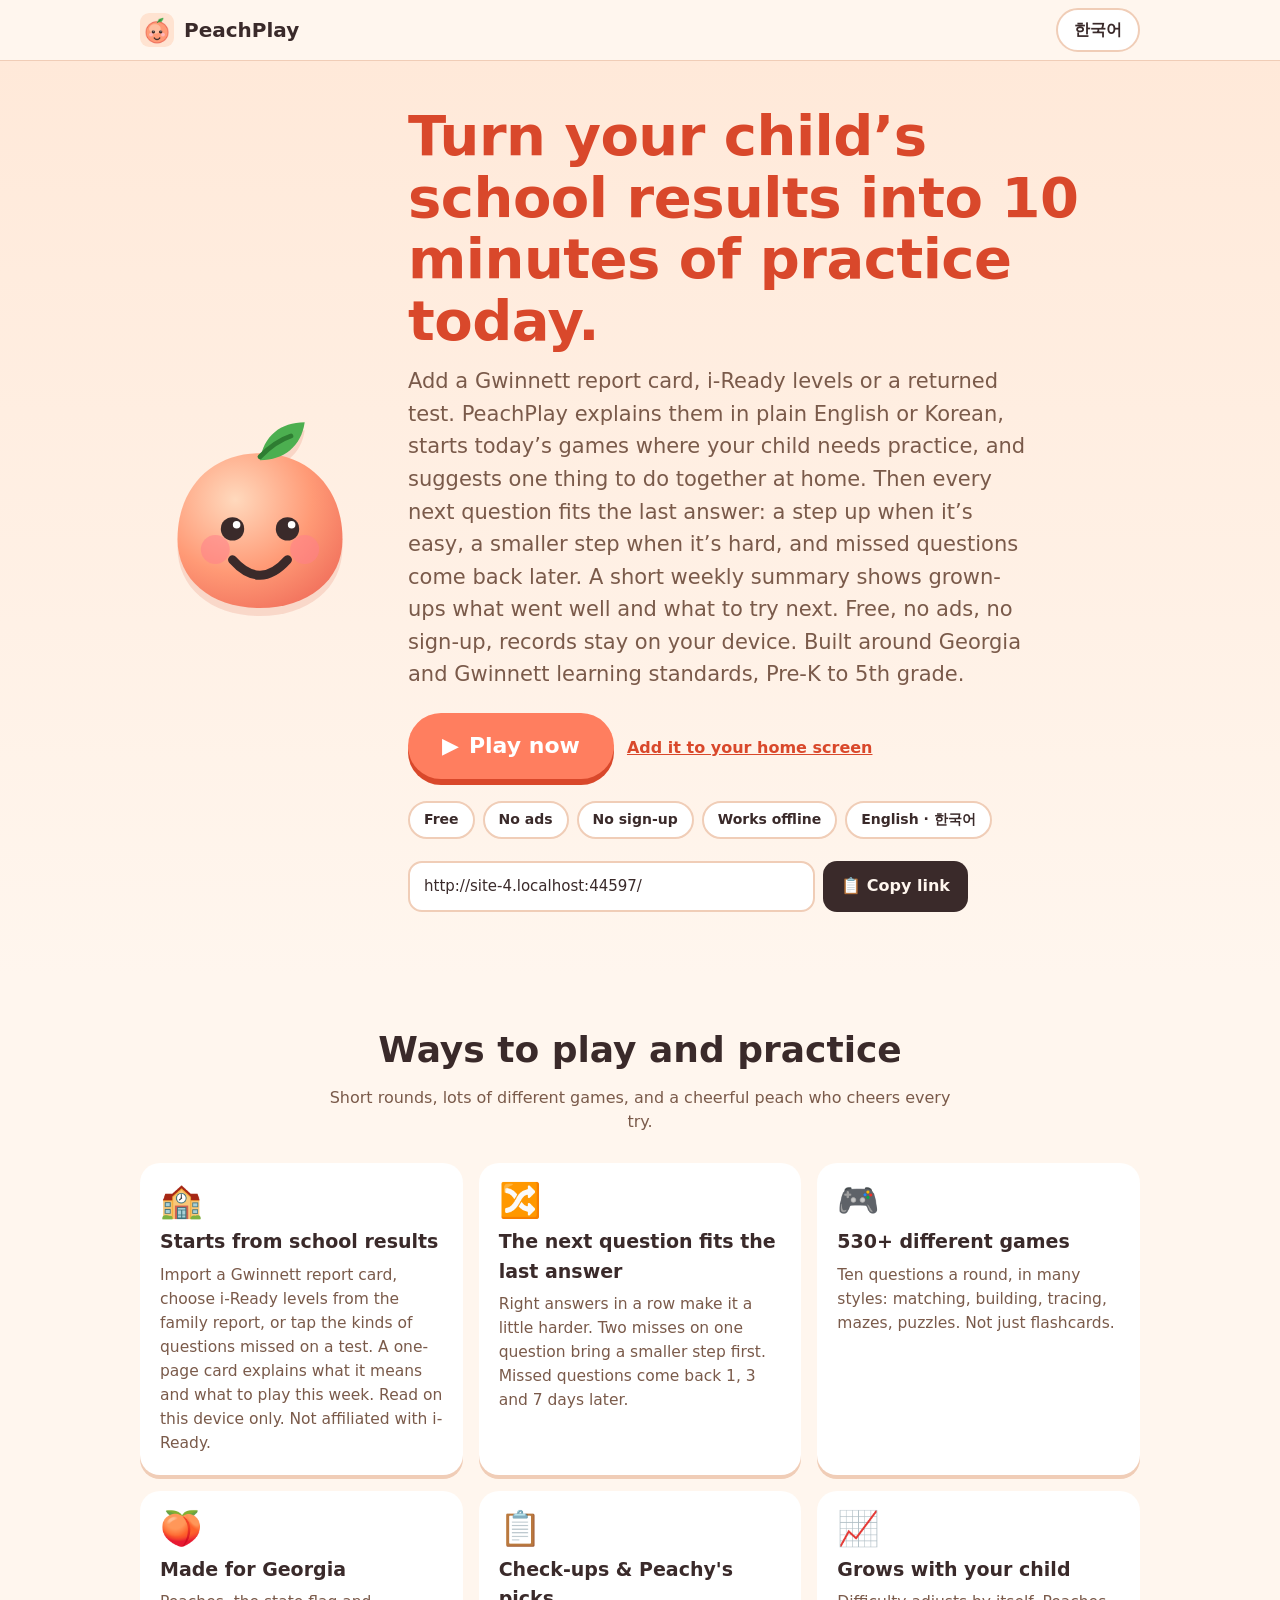
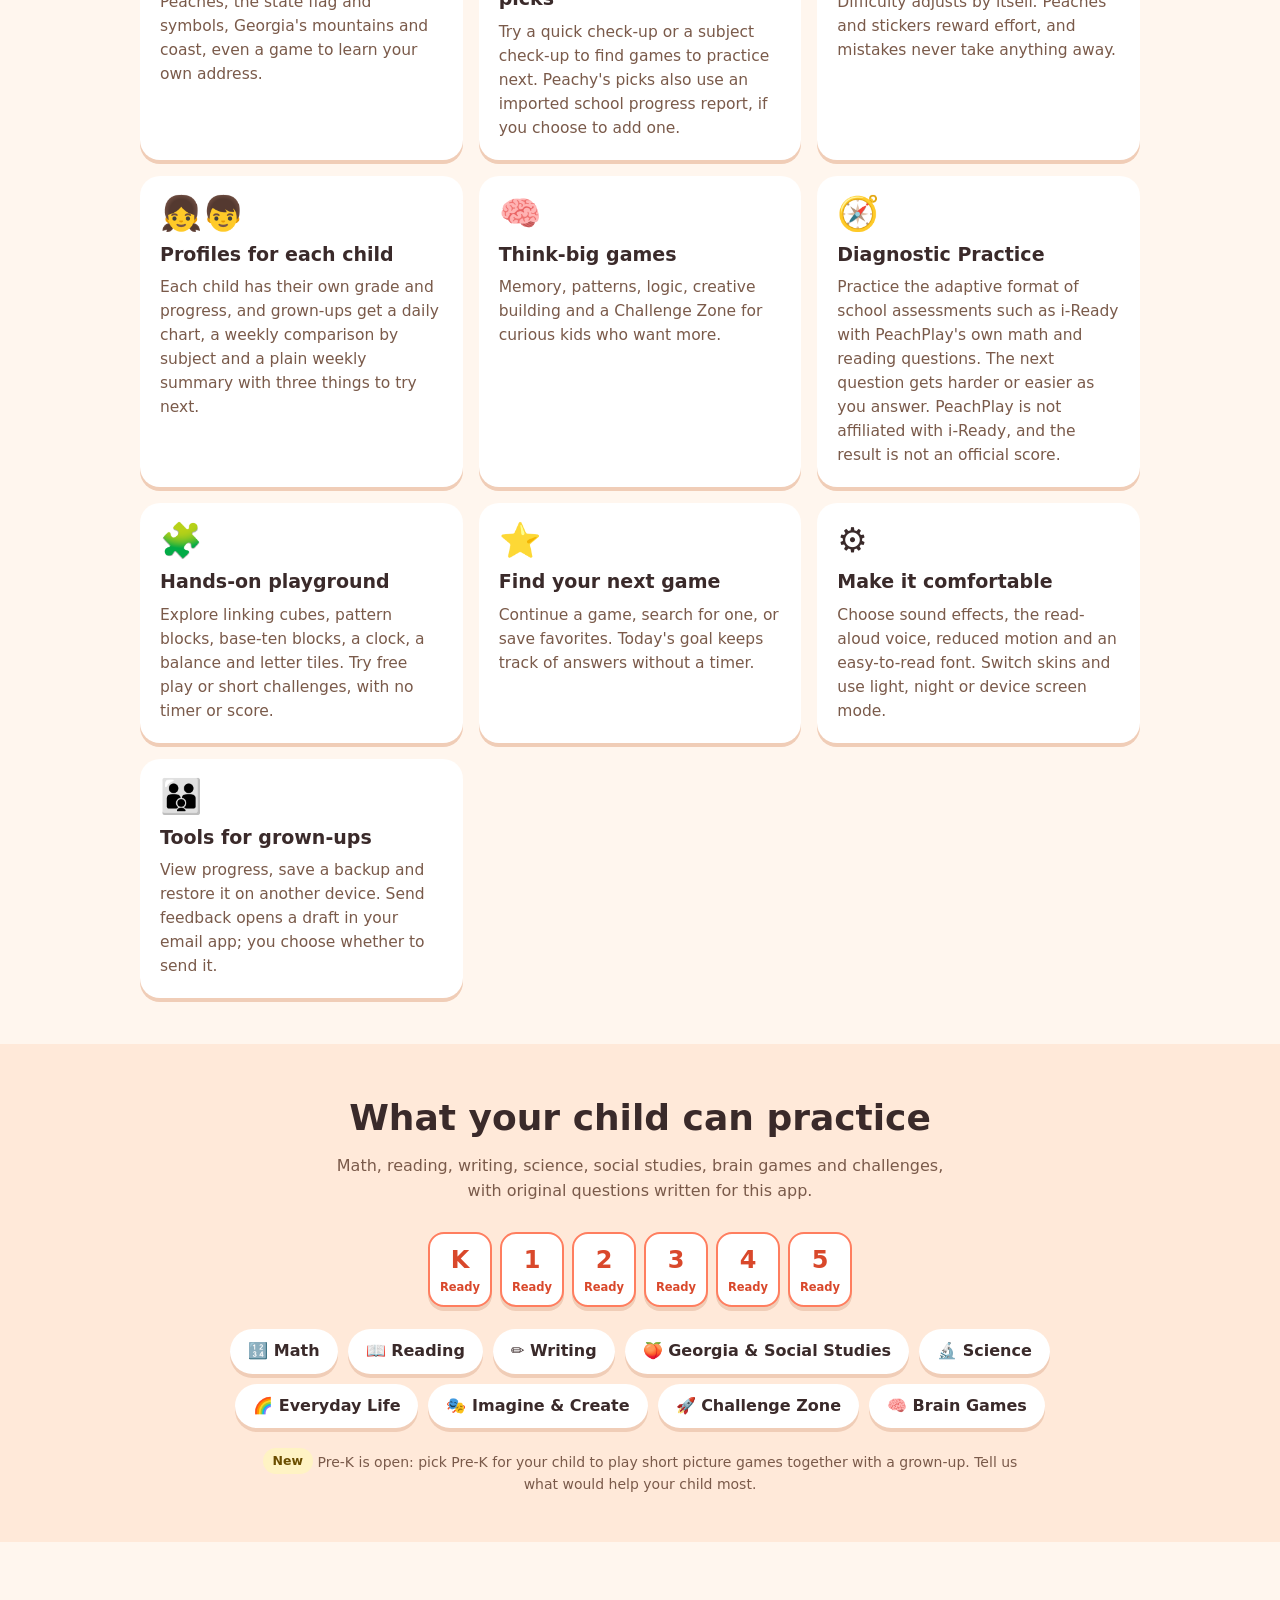
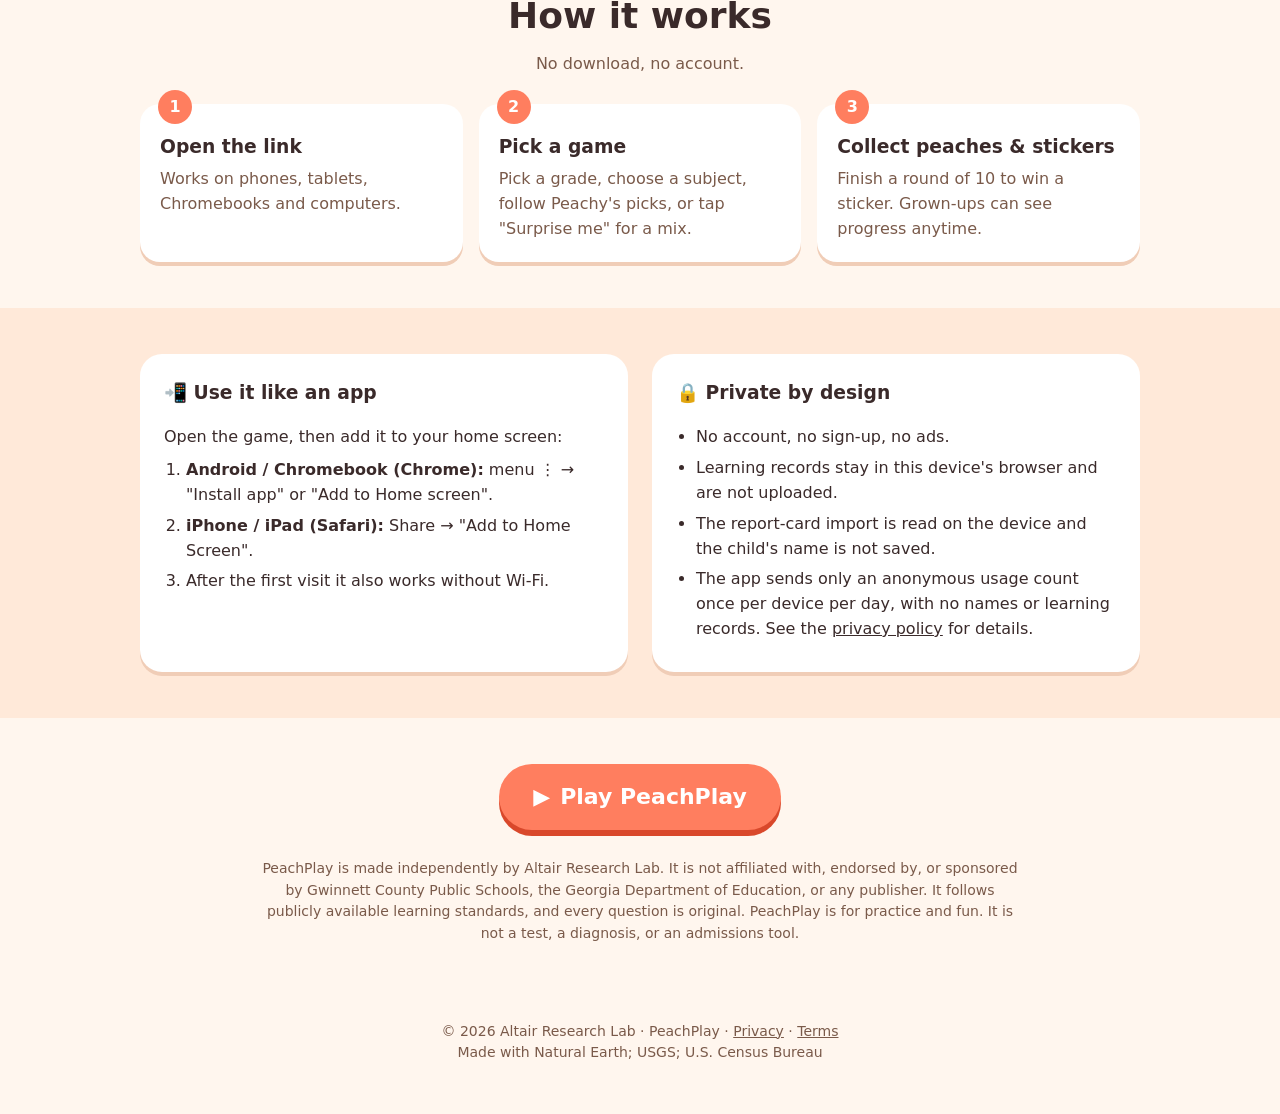
==== commit 43c6a1ed: "Update site (source commit 716fc8ab267067c719ed28357dd8ea54da8e684c)" ====
--- a/index.html
+++ b/index.html
@@ -5,7 +5,7 @@
 <meta name="viewport" content="width=device-width, initial-scale=1">
 <script>/* opened as an installed app: go straight to the games */try{if((window.matchMedia&&matchMedia("(display-mode: standalone)").matches)||navigator.standalone)location.replace("play/")}catch(e){}</script>
 <title>PeachPlay – Free learning games for Georgia elementary kids</title>
-<meta name="description" content="Free, ad-free learning games for Georgia elementary kids: math, reading, writing, science, social studies and thinking games. Pre-K to 5th grade. The next question fits your child’s last answer and can start from school results. English and Korean. No sign-up.">
+<meta name="description" content="Turn your child’s school results into 10 minutes of practice today. Free, ad-free learning games for Georgia elementary kids, Pre-K to 5th grade, in English and Korean: starts from a Gwinnett report card or i-Ready levels, and every next question fits the last answer.">
 <meta name="theme-color" content="#ff9a76">
 <meta property="og:type" content="website">
 <meta property="og:title" content="PeachPlay – Free learning games for Georgia elementary kids">
@@ -88,8 +88,8 @@
     <path d="M32 12c-14 0-24 10-24 25 0 12 10 20 24 20s24-8 24-20C56 22 46 12 32 12z" fill="url(#pg)"/><path d="M32 14c1-7 6-11 13-11-1 7-6 11-13 11z" fill="#4caf50"/><path d="M32 13c3-3 6-5 9-6" stroke="#2e7d32" stroke-width="1.4" fill="none" stroke-linecap="round"/>
     <circle cx="19" cy="40" r="4.2" fill="#ff7f8a" opacity=".55"/><circle cx="45" cy="40" r="4.2" fill="#ff7f8a" opacity=".55"/><circle cx="24" cy="34" r="3.4" fill="#3a2a2a"/><circle cx="40" cy="34" r="3.4" fill="#3a2a2a"/><circle cx="25.2" cy="32.8" r="1.1" fill="#fff"/><circle cx="41.2" cy="32.8" r="1.1" fill="#fff"/><path d="M24 43q8 9 16 0" stroke="#3a2a2a" stroke-width="2.6" fill="none" stroke-linecap="round"/></svg>
   <div>
-    <h1><span class="en">The next question fits your child’s last answer.</span><span class="ko">방금 푼 답을 보고 다음 문제를 골라요</span></h1>
-    <p class="lead"><span class="en">A workbook goes page by page. PeachPlay takes a step up when it’s easy, a smaller step when it’s hard, and gives another try at what was missed. Add your child’s school results (report card, i-Ready levels, a returned test) and PeachPlay starts where your child needs practice. Free, ad-free games from Pre-K to 5th grade, in English and Korean, built around Georgia and Gwinnett learning standards.</span><span class="ko">문제집은 처음부터 끝까지 순서대로 풀지만, PeachPlay는 잘하면 한 칸 위로, 막히면 더 작은 한 걸음으로, 틀린 건 다시. 학교 결과(성적표, i-Ready 수준, 돌려받은 평가지)를 넣으면 아이에게 연습이 필요한 곳부터 시작해요. Pre-K부터 5학년까지 무료·광고 없는 학습 게임, 영어와 한국어, 조지아·Gwinnett 학습 기준에 맞췄어요.</span></p>
+    <h1><span class="en">Turn your child’s school results into 10 minutes of practice today.</span><span class="ko">학교 결과를 오늘 집에서 할 10분으로 바꿔 줘요</span></h1>
+    <p class="lead"><span class="en">Add a Gwinnett report card, i-Ready levels or a returned test. PeachPlay explains them in plain English or Korean, starts today’s games where your child needs practice, and suggests one thing to do together at home. Then every next question fits the last answer: a step up when it’s easy, a smaller step when it’s hard, and missed questions come back later. A short weekly summary shows grown-ups what went well and what to try next. Free, no ads, no sign-up, records stay on your device. Built around Georgia and Gwinnett learning standards, Pre-K to 5th grade.</span><span class="ko">Gwinnett 성적표, i-Ready 수준, 돌려받은 평가지를 넣으면 PeachPlay가 쉬운 말(영어·한국어)로 풀어 주고, 연습이 필요한 곳부터 오늘의 게임을 고르고, 집에서 함께 할 일 하나를 알려 줘요. 그다음엔 방금 푼 답에 맞춰 다음 문제가 나와요. 쉬우면 한 칸 위로, 막히면 더 작은 한 걸음으로, 틀린 건 나중에 다시. 보호자는 주간 요약에서 잘된 것과 다음에 할 것을 봐요. 무료·광고 없음·가입 없음, 기록은 이 기기 안에만. 조지아·Gwinnett 학습 기준에 맞춘 Pre-K~5학년.</span></p>
     <a class="cta" href="play/">▶ <span class="en">Play now</span><span class="ko">지금 시작하기</span></a>
     <a class="cta2" href="#install"><span class="en">Add it to your home screen</span><span class="ko">홈 화면에 추가하는 방법</span></a>
     <div class="badges"><span><span class="en">Free</span><span class="ko">무료</span></span><span><span class="en">No ads</span><span class="ko">광고 없음</span></span><span><span class="en">No sign-up</span><span class="ko">가입 없음</span></span><span><span class="en">Works offline</span><span class="ko">오프라인 가능</span></span><span>English · 한국어</span></div>
@@ -102,13 +102,13 @@
   <h2><span class="en">Ways to play and practice</span><span class="ko">다양하게 놀고 연습해요</span></h2>
   <p class="sub"><span class="en">Short rounds, lots of different games, and a cheerful peach who cheers every try.</span><span class="ko">짧게 끝나는 한 판, 다양한 게임, 시도할 때마다 응원해 주는 복숭아 친구.</span></p>
   <div class="grid">
+    <div class="card"><div class="ic">🏫</div><h3><span class="en">Starts from school results</span><span class="ko">학교 결과에서 시작</span></h3><p><span class="en">Import a Gwinnett report card, choose i-Ready levels from the family report, or tap the kinds of questions missed on a test. A one-page card explains what it means and what to play this week. Read on this device only. Not affiliated with i-Ready.</span><span class="ko">Gwinnett 성적표를 가져오거나, i-Ready 가정 보고서의 수준을 고르거나, 평가지에서 틀린 문항 종류를 누르세요. 한 장짜리 카드가 뜻과 이번 주에 할 게임을 알려 줘요. 이 기기 안에서만 읽어요. i-Ready와 관련 없어요.</span></p></div>
     <div class="card"><div class="ic">🔀</div><h3><span class="en">The next question fits the last answer</span><span class="ko">방금 푼 답에 맞춰 다음 문제</span></h3><p><span class="en">Right answers in a row make it a little harder. Two misses on one question bring a smaller step first. Missed questions come back 1, 3 and 7 days later.</span><span class="ko">연달아 맞히면 조금 어렵게, 한 문제를 두 번 틀리면 더 작은 한 걸음부터. 틀린 문제는 1일·3일·7일 뒤에 다시 나와요.</span></p></div>
-    <div class="card"><div class="ic">🏫</div><h3><span class="en">Starts from school results</span><span class="ko">학교 결과에서 시작</span></h3><p><span class="en">Import a Gwinnett report card, choose i-Ready levels from the family report, or tap the kinds of questions missed on a test. A one-page card explains what it means and what to play this week. Read on this device only. Not affiliated with i-Ready.</span><span class="ko">Gwinnett 성적표를 가져오거나, i-Ready 가정 보고서의 수준을 고르거나, 평가지에서 틀린 문항 종류를 누르세요. 한 장짜리 카드가 뜻과 이번 주에 할 게임을 알려 줘요. 이 기기 안에서만 읽어요. i-Ready와 관련 없어요.</span></p></div>
     <div class="card"><div class="ic">🎮</div><h3><span class="en">530+ different games</span><span class="ko">530개 이상의 다양한 게임</span></h3><p><span class="en">Ten questions a round, in many styles: matching, building, tracing, mazes, puzzles. Not just flashcards.</span><span class="ko">한 판 10문제. 짝 맞추기, 만들기, 따라 쓰기, 미로, 퍼즐 등 방식이 다양해서 지루하지 않아요.</span></p></div>
     <div class="card"><div class="ic">🍑</div><h3><span class="en">Made for Georgia</span><span class="ko">조지아 아이를 위해</span></h3><p><span class="en">Peaches, the state flag and symbols, Georgia's mountains and coast, even a game to learn your own address.</span><span class="ko">복숭아, 주 깃발과 상징, 조지아 지도, 우리 집 주소 익히기까지 조지아 맞춤 내용이에요.</span></p></div>
     <div class="card"><div class="ic">📋</div><h3><span class="en">Check-ups &amp; Peachy's picks</span><span class="ko">과목별 점검과 피치의 추천</span></h3><p><span class="en">Try a quick check-up or a subject check-up to find games to practice next. Peachy's picks also use an imported school progress report, if you choose to add one.</span><span class="ko">간단 점검이나 과목별 점검으로 다음에 연습할 게임을 찾아요. 성적표를 가져온 경우에는 피치의 추천에 함께 참고해요.</span></p></div>
     <div class="card"><div class="ic">📈</div><h3><span class="en">Grows with your child</span><span class="ko">아이와 함께 자라요</span></h3><p><span class="en">Difficulty adjusts by itself. Peaches and stickers reward effort, and mistakes never take anything away.</span><span class="ko">난이도가 저절로 조절되고, 복숭아와 스티커는 노력을 칭찬해요. 틀려도 빼앗지 않아요.</span></p></div>
-    <div class="card"><div class="ic">👧👦</div><h3><span class="en">Profiles for each child</span><span class="ko">아이별 프로필</span></h3><p><span class="en">Each child has their own grade and progress, and grown-ups get a daily chart and a weekly comparison by subject.</span><span class="ko">아이마다 따로 기록되고, 보호자는 하루별 그래프와 과목별 주간 변화를 볼 수 있어요.</span></p></div>
+    <div class="card"><div class="ic">👧👦</div><h3><span class="en">Profiles for each child</span><span class="ko">아이별 프로필</span></h3><p><span class="en">Each child has their own grade and progress, and grown-ups get a daily chart, a weekly comparison by subject and a plain weekly summary with three things to try next.</span><span class="ko">아이마다 따로 기록되고, 보호자는 하루별 그래프, 과목별 주간 변화, 다음에 할 것 3가지가 담긴 주간 요약을 볼 수 있어요.</span></p></div>
     <div class="card"><div class="ic">🧠</div><h3><span class="en">Think-big games</span><span class="ko">생각을 키우는 게임</span></h3><p><span class="en">Memory, patterns, logic, creative building and a Challenge Zone for curious kids who want more.</span><span class="ko">기억력, 패턴, 논리, 창의 만들기, 더 도전하고 싶은 아이를 위한 도전 구역이 있어요.</span></p></div>
     <div class="card"><div class="ic">🧭</div><h3><span class="en">Diagnostic Practice</span><span class="ko">진단 평가 연습</span></h3><p><span class="en">Practice the adaptive format of school assessments such as i-Ready with PeachPlay's own math and reading questions. The next question gets harder or easier as you answer. PeachPlay is not affiliated with i-Ready, and the result is not an official score.</span><span class="ko">PeachPlay가 직접 만든 수학·읽기 문제로 i-Ready 같은 적응형 학교 평가의 방식을 연습해요. 답에 따라 다음 문제가 어려워지거나 쉬워져요. i-Ready와 관련이 없으며, 결과는 공식 점수가 아니에요.</span></p></div>
     <div class="card"><div class="ic">🧩</div><h3><span class="en">Hands-on playground</span><span class="ko">교구 놀이터</span></h3><p><span class="en">Explore linking cubes, pattern blocks, base-ten blocks, a clock, a balance and letter tiles. Try free play or short challenges, with no timer or score.</span><span class="ko">연결 큐브, 패턴 블록, 십진 블록, 시계, 양팔 저울, 글자 타일을 만져 보세요. 시간 제한과 점수 없이 자유 놀이와 짧은 도전을 즐겨요.</span></p></div>
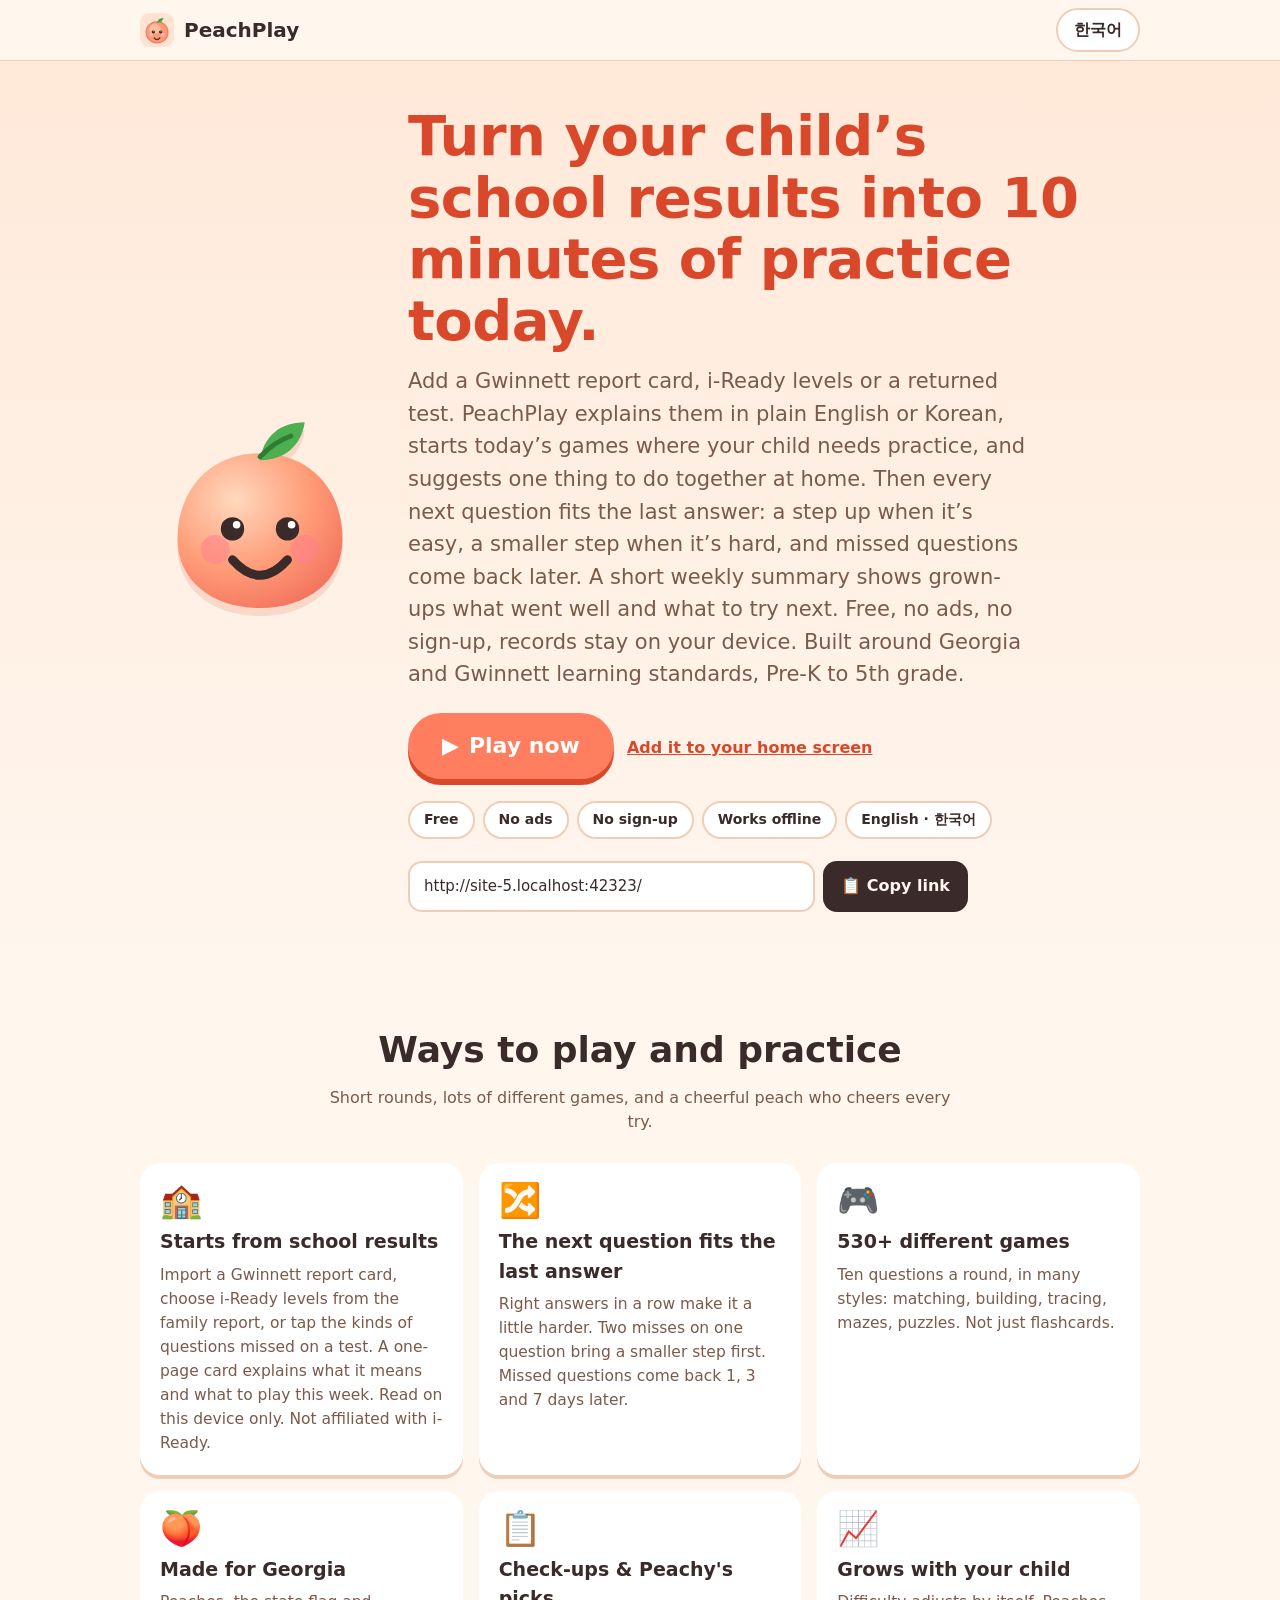
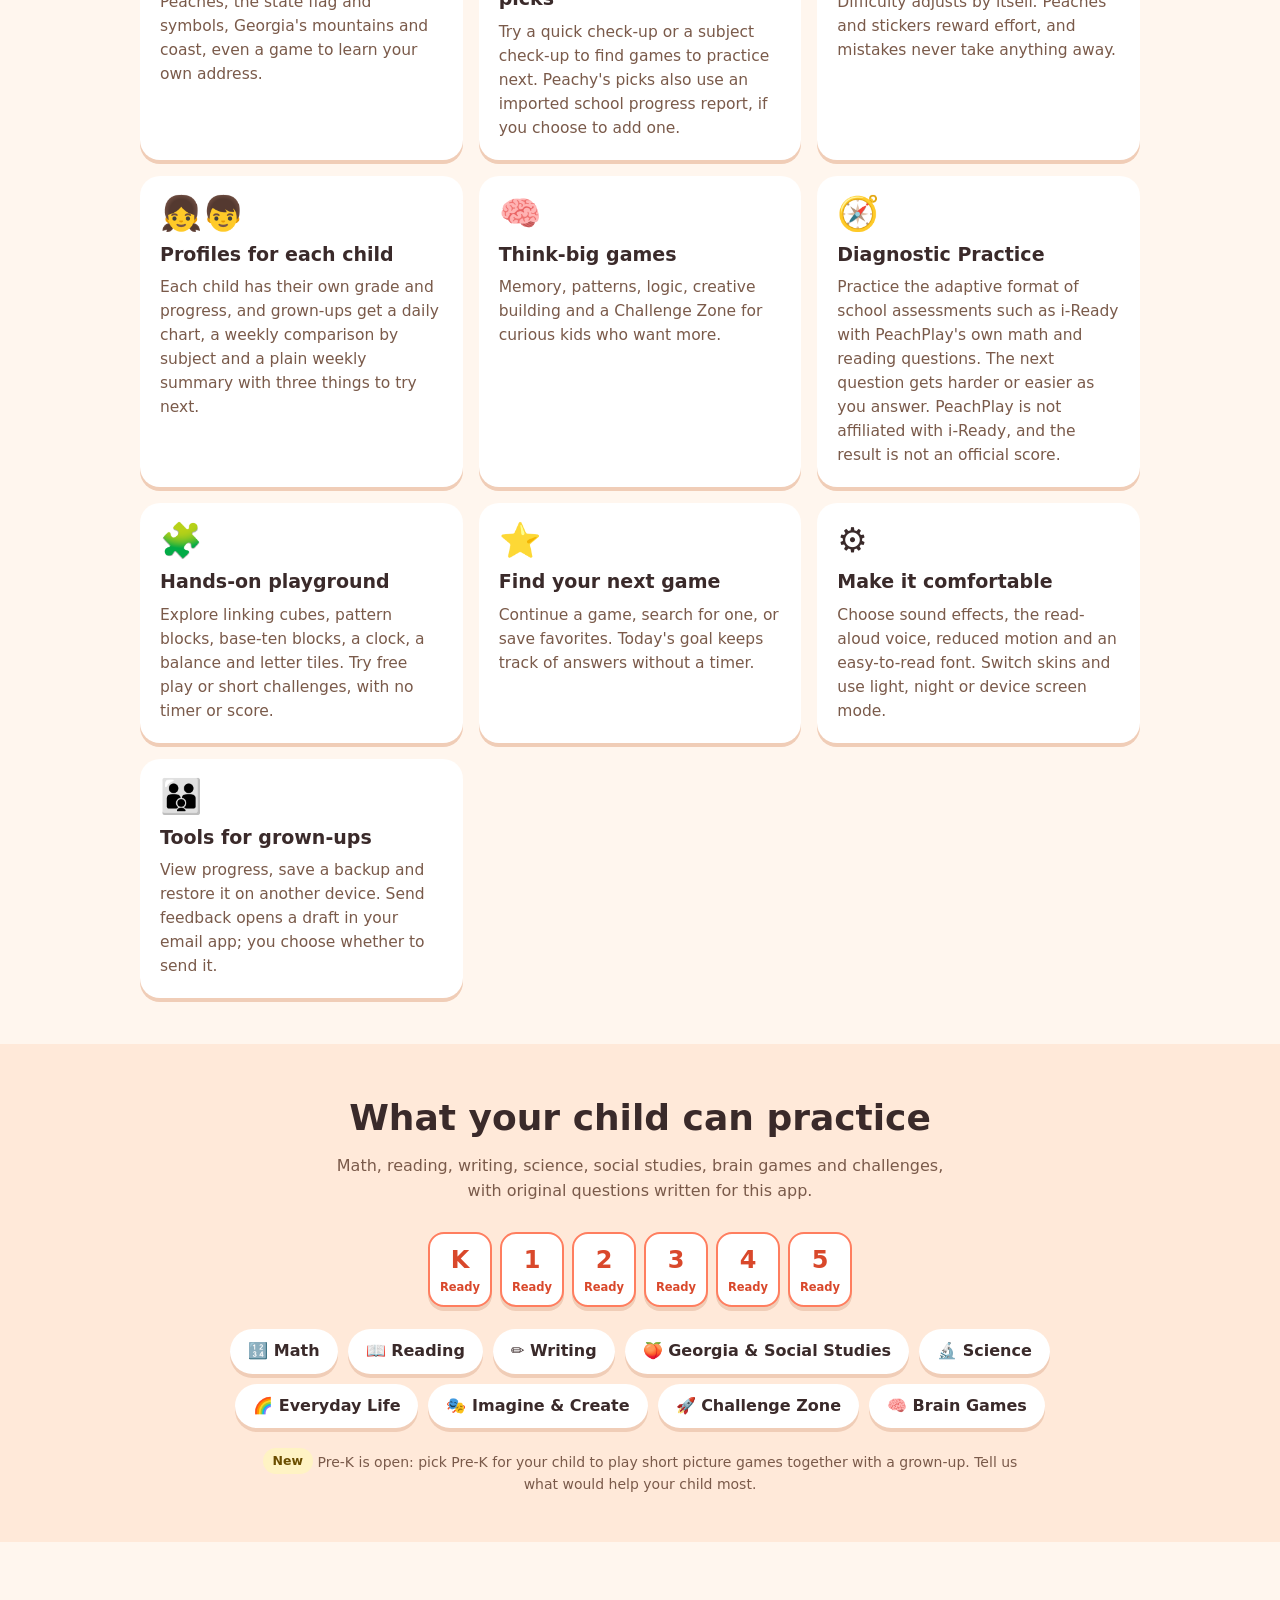
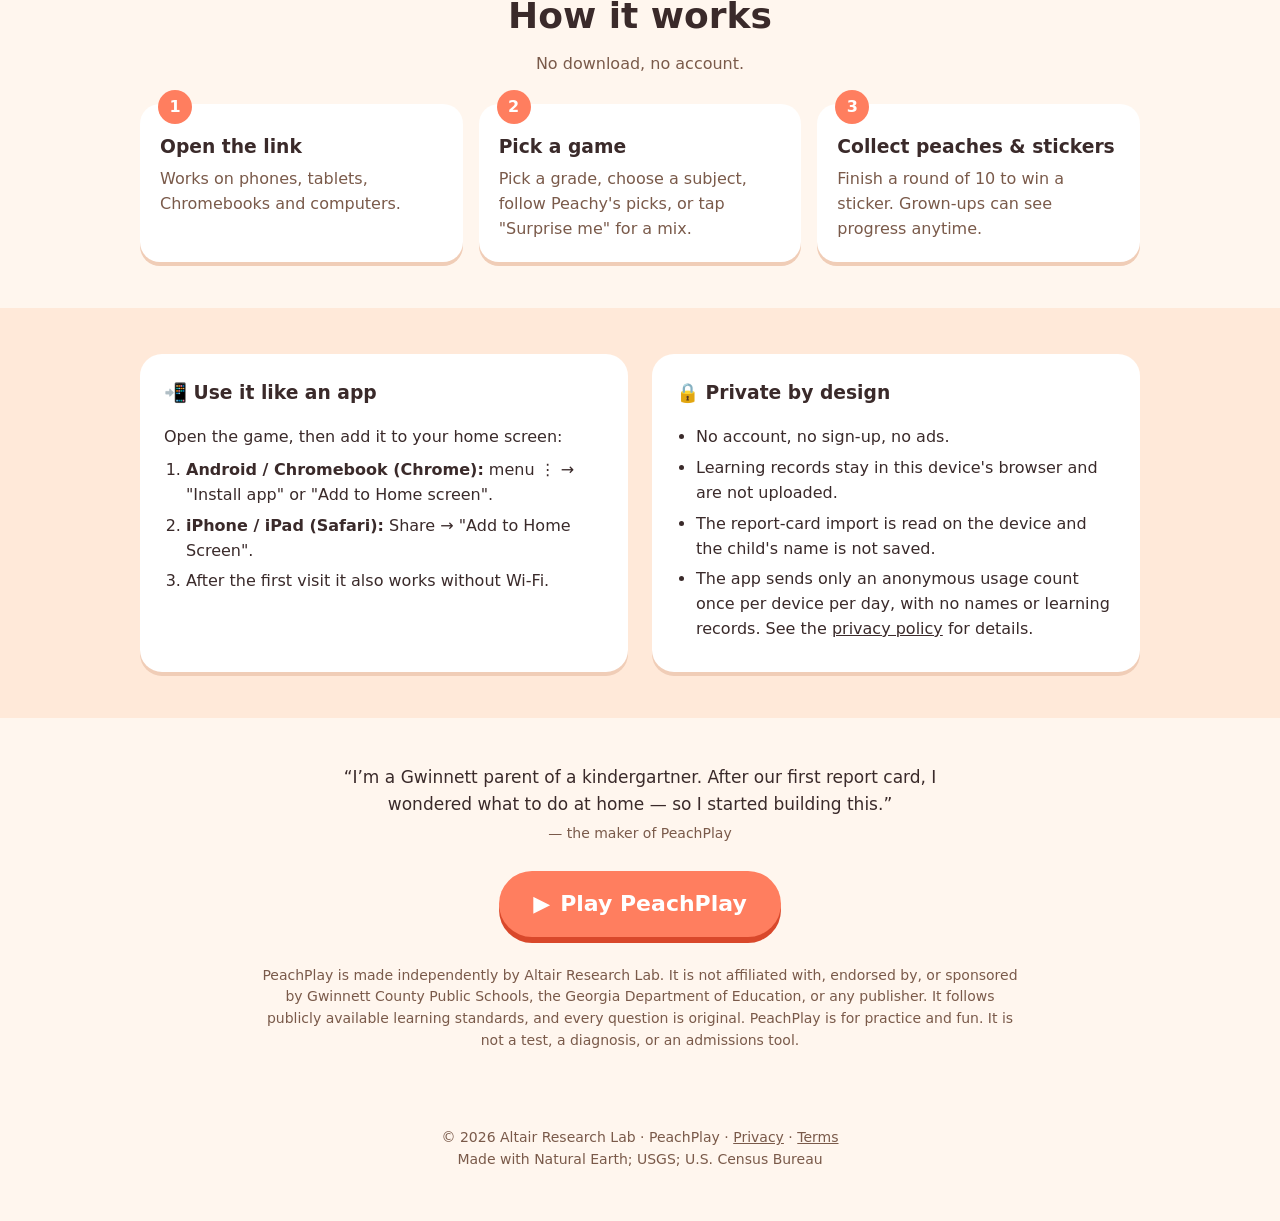
==== commit 003d8a17: "Update site (source commit 1395171eeb1e5f01c009cbca8fbfc6a4a17e42be)" ====
--- a/index.html
+++ b/index.html
@@ -44,6 +44,7 @@
 .copied{min-height:22px;margin-top:6px;color:var(--green);font-weight:700;font-size:14px}
 .badges{display:flex;flex-wrap:wrap;gap:8px;justify-content:center;margin-top:22px}
 .badges>span{background:var(--card);border:2px solid var(--line);border-radius:999px;padding:6px 14px;font-weight:700;font-size:14px}
+.maker{max-width:620px;margin:0 auto 26px;text-align:center;font-size:17px;line-height:1.6}.maker small{display:block;color:var(--mute);font-size:14px;margin-top:4px}
 @media (min-width:860px){.hero .wrap{grid-template-columns:240px 1fr;text-align:left}.lead{margin-left:0}.badges{justify-content:flex-start}.mascot{width:220px}}
 section{padding:46px 0}
 h2{font-size:clamp(26px,4.4vw,36px);margin:0 0 8px;text-align:center}
@@ -153,6 +154,7 @@
 </div></section>
 
 <section><div class="wrap">
+  <p class="maker"><span class="en">“I’m a Gwinnett parent of a kindergartner. After our first report card, I wondered what to do at home — so I started building this.”</span><span class="ko">“귀넷에서 유치원생을 키우는 부모예요. 첫 성적표를 받고 ‘그래서 집에서 뭘 해 주지?’ 싶어서 직접 만들기 시작했어요.”</span><small><span class="en">— the maker of PeachPlay</span><span class="ko">— PeachPlay 만든 사람</span></small></p>
   <div style="text-align:center"><a class="cta" href="play/">▶ <span class="en">Play PeachPlay</span><span class="ko">PeachPlay 시작하기</span></a></div>
   <p class="note" style="margin-top:28px"><span class="en">PeachPlay is made independently by Altair Research Lab. It is not affiliated with, endorsed by, or sponsored by Gwinnett County Public Schools, the Georgia Department of Education, or any publisher. It follows publicly available learning standards, and every question is original. PeachPlay is for practice and fun. It is not a test, a diagnosis, or an admissions tool.</span><span class="ko">PeachPlay는 Altair Research Lab이 독립적으로 만들었으며 Gwinnett County Public Schools, 조지아 교육부 또는 어떤 출판사와도 관련이 없고 후원이나 승인을 받지 않았어요. 공개된 학습 기준을 참고했고 모든 문제는 직접 만든 문제예요. 연습과 놀이를 위한 앱이며 시험, 진단, 입학 선발 도구가 아니에요.</span></p>
 </div></section>
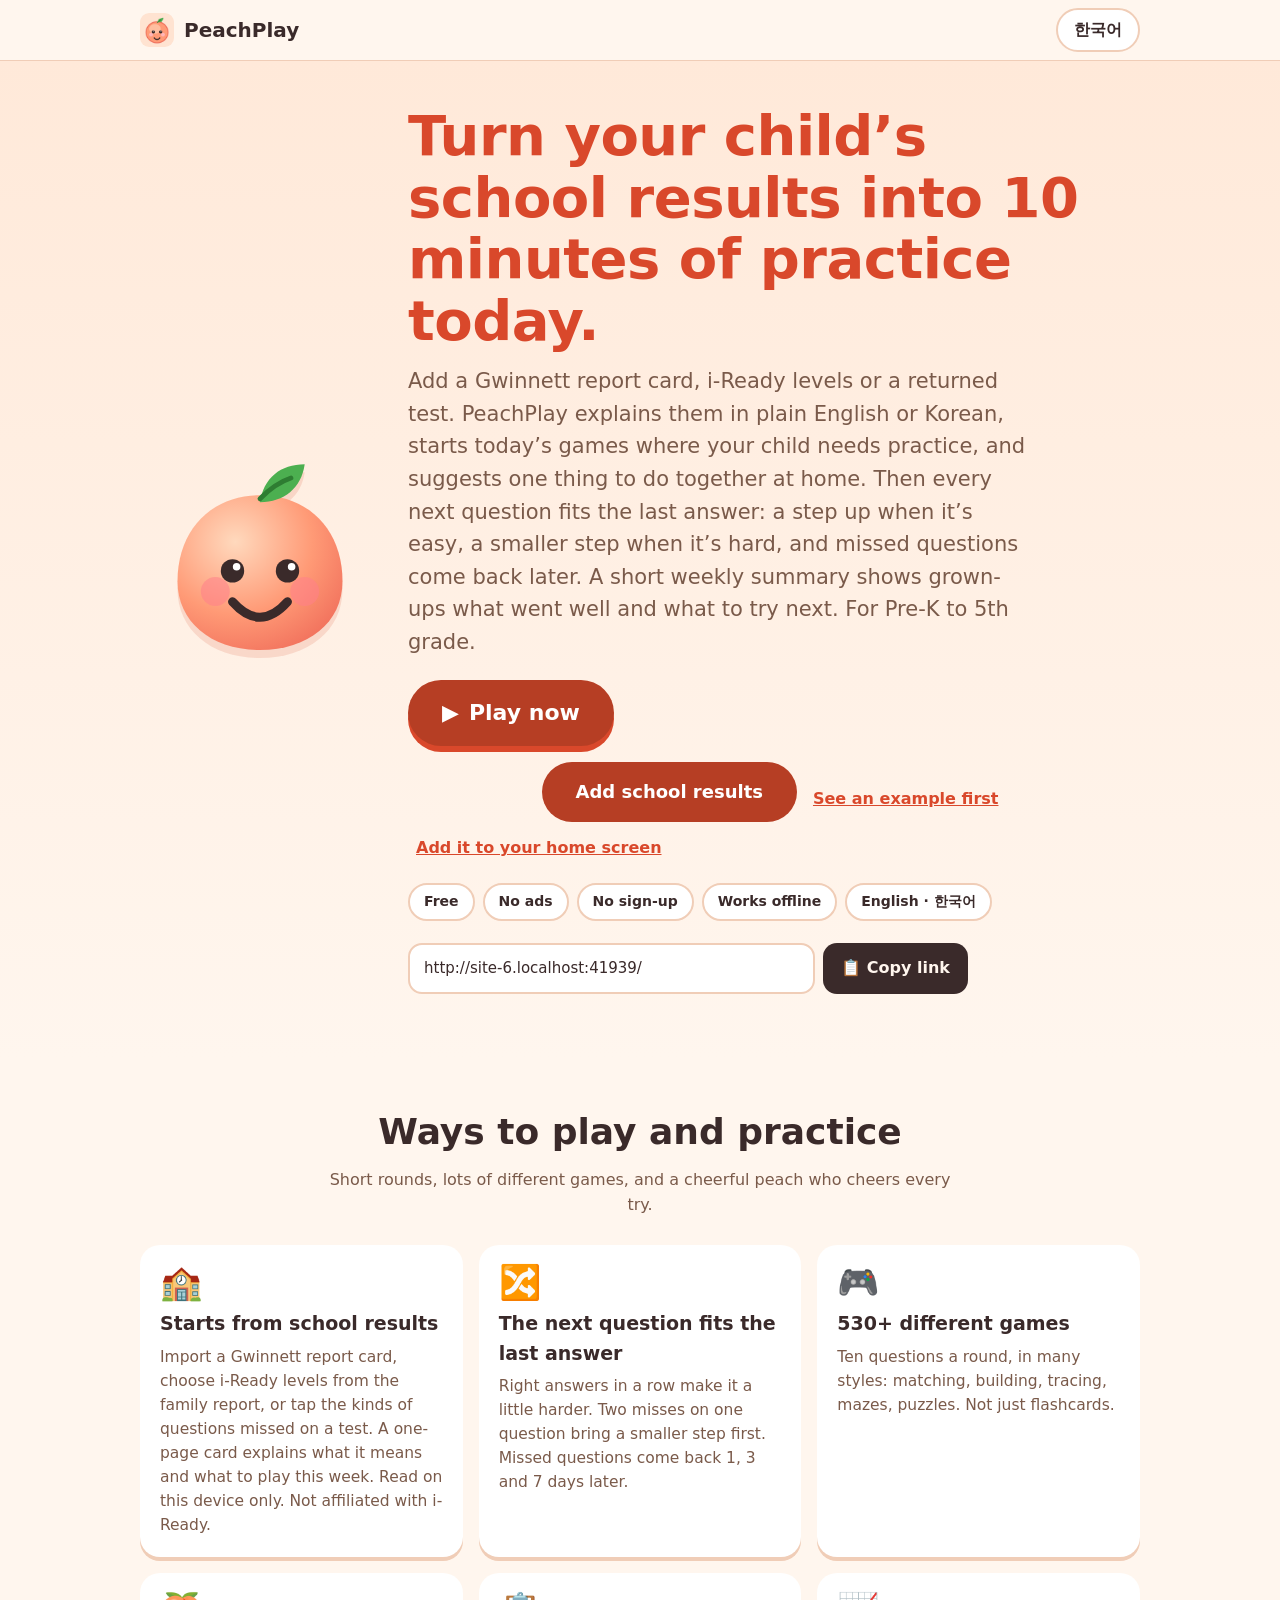
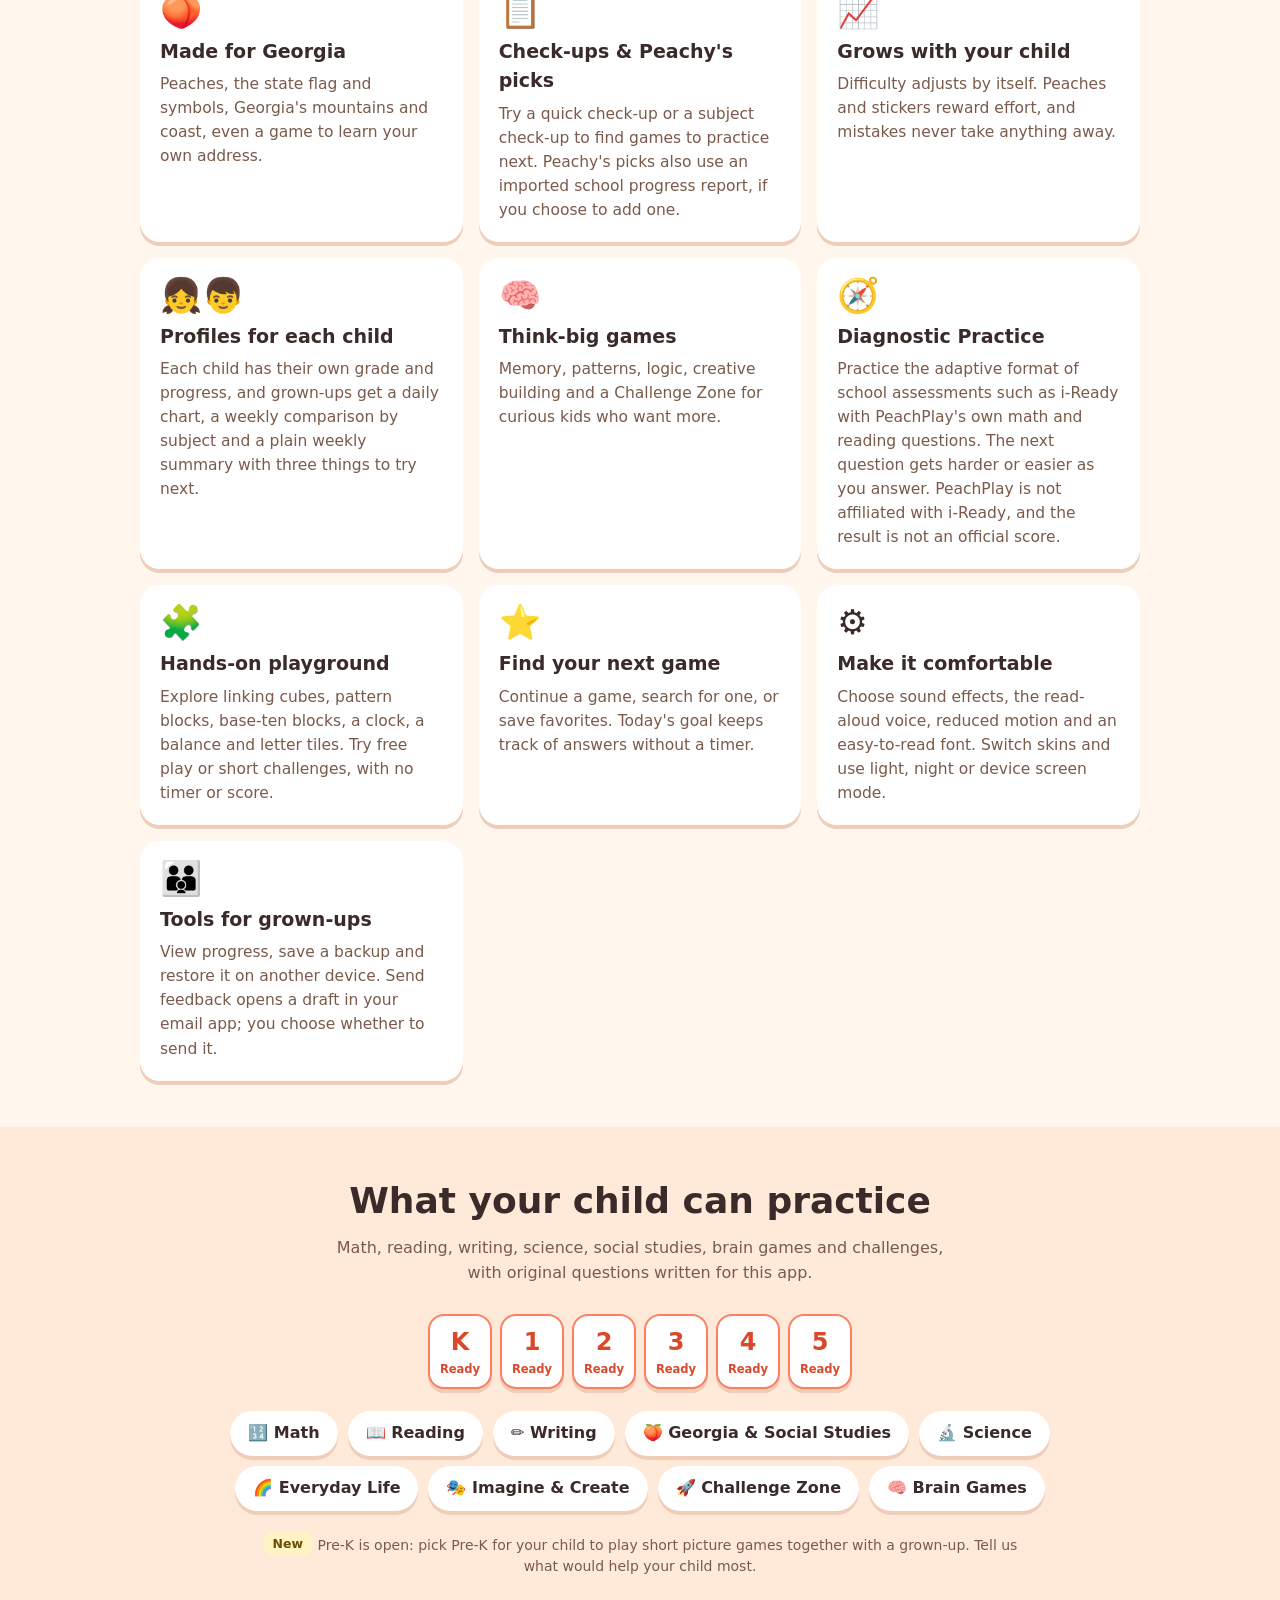
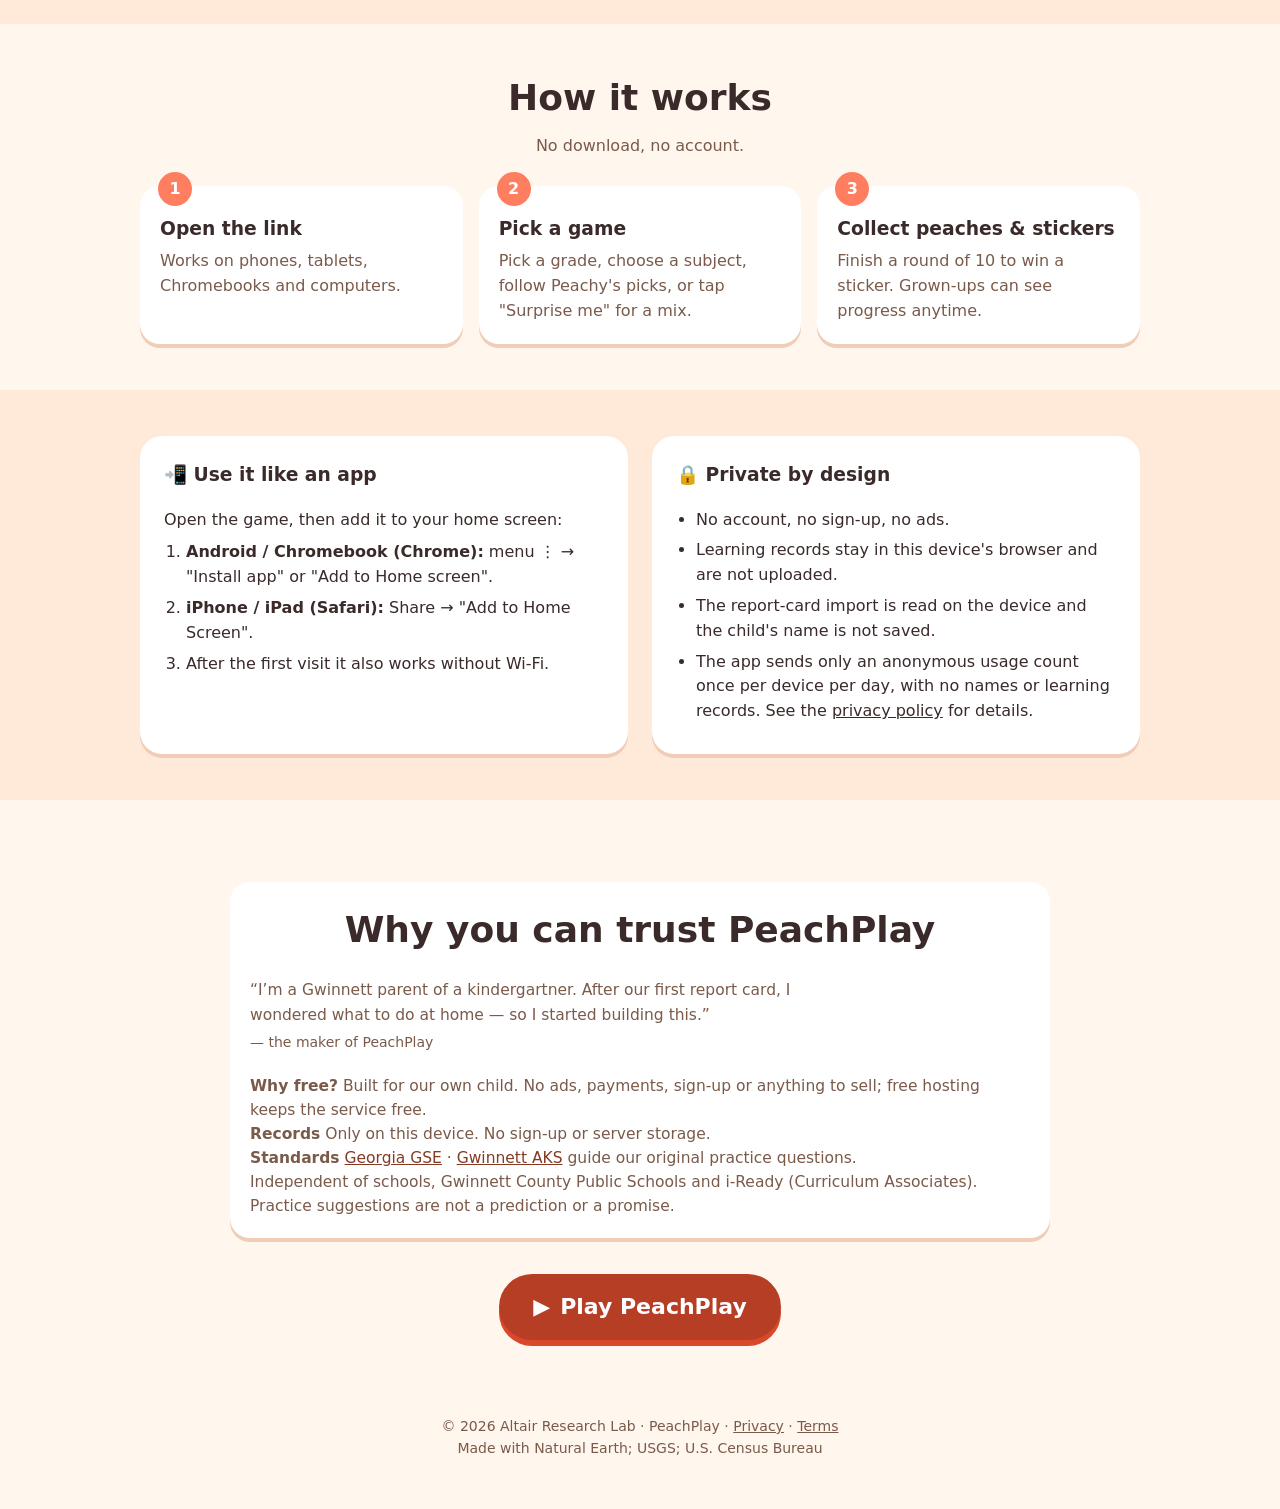
==== commit abb7acbf: "Update site (source commit a2ab027dd707f7d4c7c8bdfe1cfabf927a3dce6c)" ====
--- a/index.html
+++ b/index.html
@@ -75,6 +75,7 @@
 .soon{display:inline-block;background:#fff3c4;color:#6b4e00;border-radius:999px;padding:3px 10px;font-size:12.5px;font-weight:800;vertical-align:2px}
 footer{padding:30px 0 50px;text-align:center;color:var(--mute);font-size:14px}
 [lang=en] .ko,[lang=ko] .en{display:none}
+.result-entry{display:flex;flex-wrap:wrap;align-items:center;justify-content:center;gap:8px;margin-top:16px}.results-cta{font-size:18px;background:#9c482b;box-shadow:none}#trust{max-width:820px;margin:36px auto;text-align:left}#trust .maker{text-align:left;margin:20px 0}#trust a{color:#853b23} .cta{background:#b63e24} body{overflow-wrap:break-word}
 </style>
 </head>
 <body>
@@ -90,8 +91,9 @@
     <circle cx="19" cy="40" r="4.2" fill="#ff7f8a" opacity=".55"/><circle cx="45" cy="40" r="4.2" fill="#ff7f8a" opacity=".55"/><circle cx="24" cy="34" r="3.4" fill="#3a2a2a"/><circle cx="40" cy="34" r="3.4" fill="#3a2a2a"/><circle cx="25.2" cy="32.8" r="1.1" fill="#fff"/><circle cx="41.2" cy="32.8" r="1.1" fill="#fff"/><path d="M24 43q8 9 16 0" stroke="#3a2a2a" stroke-width="2.6" fill="none" stroke-linecap="round"/></svg>
   <div>
     <h1><span class="en">Turn your child’s school results into 10 minutes of practice today.</span><span class="ko">학교 결과를 오늘 집에서 할 10분으로 바꿔 줘요</span></h1>
-    <p class="lead"><span class="en">Add a Gwinnett report card, i-Ready levels or a returned test. PeachPlay explains them in plain English or Korean, starts today’s games where your child needs practice, and suggests one thing to do together at home. Then every next question fits the last answer: a step up when it’s easy, a smaller step when it’s hard, and missed questions come back later. A short weekly summary shows grown-ups what went well and what to try next. Free, no ads, no sign-up, records stay on your device. Built around Georgia and Gwinnett learning standards, Pre-K to 5th grade.</span><span class="ko">Gwinnett 성적표, i-Ready 수준, 돌려받은 평가지를 넣으면 PeachPlay가 쉬운 말(영어·한국어)로 풀어 주고, 연습이 필요한 곳부터 오늘의 게임을 고르고, 집에서 함께 할 일 하나를 알려 줘요. 그다음엔 방금 푼 답에 맞춰 다음 문제가 나와요. 쉬우면 한 칸 위로, 막히면 더 작은 한 걸음으로, 틀린 건 나중에 다시. 보호자는 주간 요약에서 잘된 것과 다음에 할 것을 봐요. 무료·광고 없음·가입 없음, 기록은 이 기기 안에만. 조지아·Gwinnett 학습 기준에 맞춘 Pre-K~5학년.</span></p>
+    <p class="lead"><span class="en">Add a Gwinnett report card, i-Ready levels or a returned test. PeachPlay explains them in plain English or Korean, starts today’s games where your child needs practice, and suggests one thing to do together at home. Then every next question fits the last answer: a step up when it’s easy, a smaller step when it’s hard, and missed questions come back later. A short weekly summary shows grown-ups what went well and what to try next. For Pre-K to 5th grade.</span><span class="ko">Gwinnett 성적표, i-Ready 수준, 돌려받은 평가지를 넣으면 PeachPlay가 쉬운 말(영어·한국어)로 풀어 주고, 연습이 필요한 곳부터 오늘의 게임을 고르고, 집에서 함께 할 일 하나를 알려 줘요. 그다음엔 방금 푼 답에 맞춰 다음 문제가 나와요. 쉬우면 한 칸 위로, 막히면 더 작은 한 걸음으로, 틀린 건 나중에 다시. 보호자는 주간 요약에서 잘된 것과 다음에 할 것을 봐요. Pre-K~5학년을 위한 연습이에요.</span></p>
     <a class="cta" href="play/">▶ <span class="en">Play now</span><span class="ko">지금 시작하기</span></a>
+    <div class="result-entry"><a class="cta results-cta" href="play/?results=1"><span class="en">Add school results</span><span class="ko">학교 결과 넣기</span></a> <a class="cta2" href="play/?example=1"><span class="en">See an example first</span><span class="ko">예시 먼저 보기</span></a></div>
     <a class="cta2" href="#install"><span class="en">Add it to your home screen</span><span class="ko">홈 화면에 추가하는 방법</span></a>
     <div class="badges"><span><span class="en">Free</span><span class="ko">무료</span></span><span><span class="en">No ads</span><span class="ko">광고 없음</span></span><span><span class="en">No sign-up</span><span class="ko">가입 없음</span></span><span><span class="en">Works offline</span><span class="ko">오프라인 가능</span></span><span>English · 한국어</span></div>
     <div class="share"><input id="shareUrl" readonly aria-label="Link" value="https://altair-research.github.io/peachplay/"><button id="copyBtn" class="copy" type="button">📋 <span class="en">Copy link</span><span class="ko">링크 복사</span></button><button id="shareBtn" class="copy" type="button" hidden>📤 <span class="en">Share</span><span class="ko">공유</span></button></div>
@@ -154,9 +156,13 @@
 </div></section>
 
 <section><div class="wrap">
+  <section id="trust" class="card"><h2><span class="en">Why you can trust PeachPlay</span><span class="ko">왜 믿어도 되나요?</span></h2>
   <p class="maker"><span class="en">“I’m a Gwinnett parent of a kindergartner. After our first report card, I wondered what to do at home — so I started building this.”</span><span class="ko">“귀넷에서 유치원생을 키우는 부모예요. 첫 성적표를 받고 ‘그래서 집에서 뭘 해 주지?’ 싶어서 직접 만들기 시작했어요.”</span><small><span class="en">— the maker of PeachPlay</span><span class="ko">— PeachPlay 만든 사람</span></small></p>
+  <p><b><span class="en">Why free?</span><span class="ko">왜 무료인가요?</span></b> <span class="en">Built for our own child. No ads, payments, sign-up or anything to sell; free hosting keeps the service free.</span><span class="ko">우리 아이를 위해 만들었어요. 광고·결제·가입이 없고 팔 것도 없어요. 무료 호스팅을 써서 이용자에게 넘길 비용이 없어요.</span></p>
+  <p><b><span class="en">Records</span><span class="ko">기록</span></b> <span class="en">Only on this device. No sign-up or server storage.</span><span class="ko">이 기기 안에만 있어요. 가입·서버 저장이 없어요.</span></p>
+  <p><b><span class="en">Standards</span><span class="ko">기준</span></b> <a href="https://inspire.gadoe.org/">Georgia GSE</a> · <a href="https://www.gcpsk12.org/families/academic-knowledge-and-skills-aks">Gwinnett AKS</a><span class="en"> guide our original practice questions.</span><span class="ko"> 기준에 맞춰 직접 만든 연습 문제예요.</span></p>
+  <p><span class="en">Independent of schools, Gwinnett County Public Schools and i-Ready (Curriculum Associates). Practice suggestions are not a prediction or a promise.</span><span class="ko">학교·귀넷 교육청·i-Ready(Curriculum Associates)와 관계없어요. 연습 제안은 예측이나 효과 약속이 아니에요.</span></p></section>
   <div style="text-align:center"><a class="cta" href="play/">▶ <span class="en">Play PeachPlay</span><span class="ko">PeachPlay 시작하기</span></a></div>
-  <p class="note" style="margin-top:28px"><span class="en">PeachPlay is made independently by Altair Research Lab. It is not affiliated with, endorsed by, or sponsored by Gwinnett County Public Schools, the Georgia Department of Education, or any publisher. It follows publicly available learning standards, and every question is original. PeachPlay is for practice and fun. It is not a test, a diagnosis, or an admissions tool.</span><span class="ko">PeachPlay는 Altair Research Lab이 독립적으로 만들었으며 Gwinnett County Public Schools, 조지아 교육부 또는 어떤 출판사와도 관련이 없고 후원이나 승인을 받지 않았어요. 공개된 학습 기준을 참고했고 모든 문제는 직접 만든 문제예요. 연습과 놀이를 위한 앱이며 시험, 진단, 입학 선발 도구가 아니에요.</span></p>
 </div></section>
 </main>
 
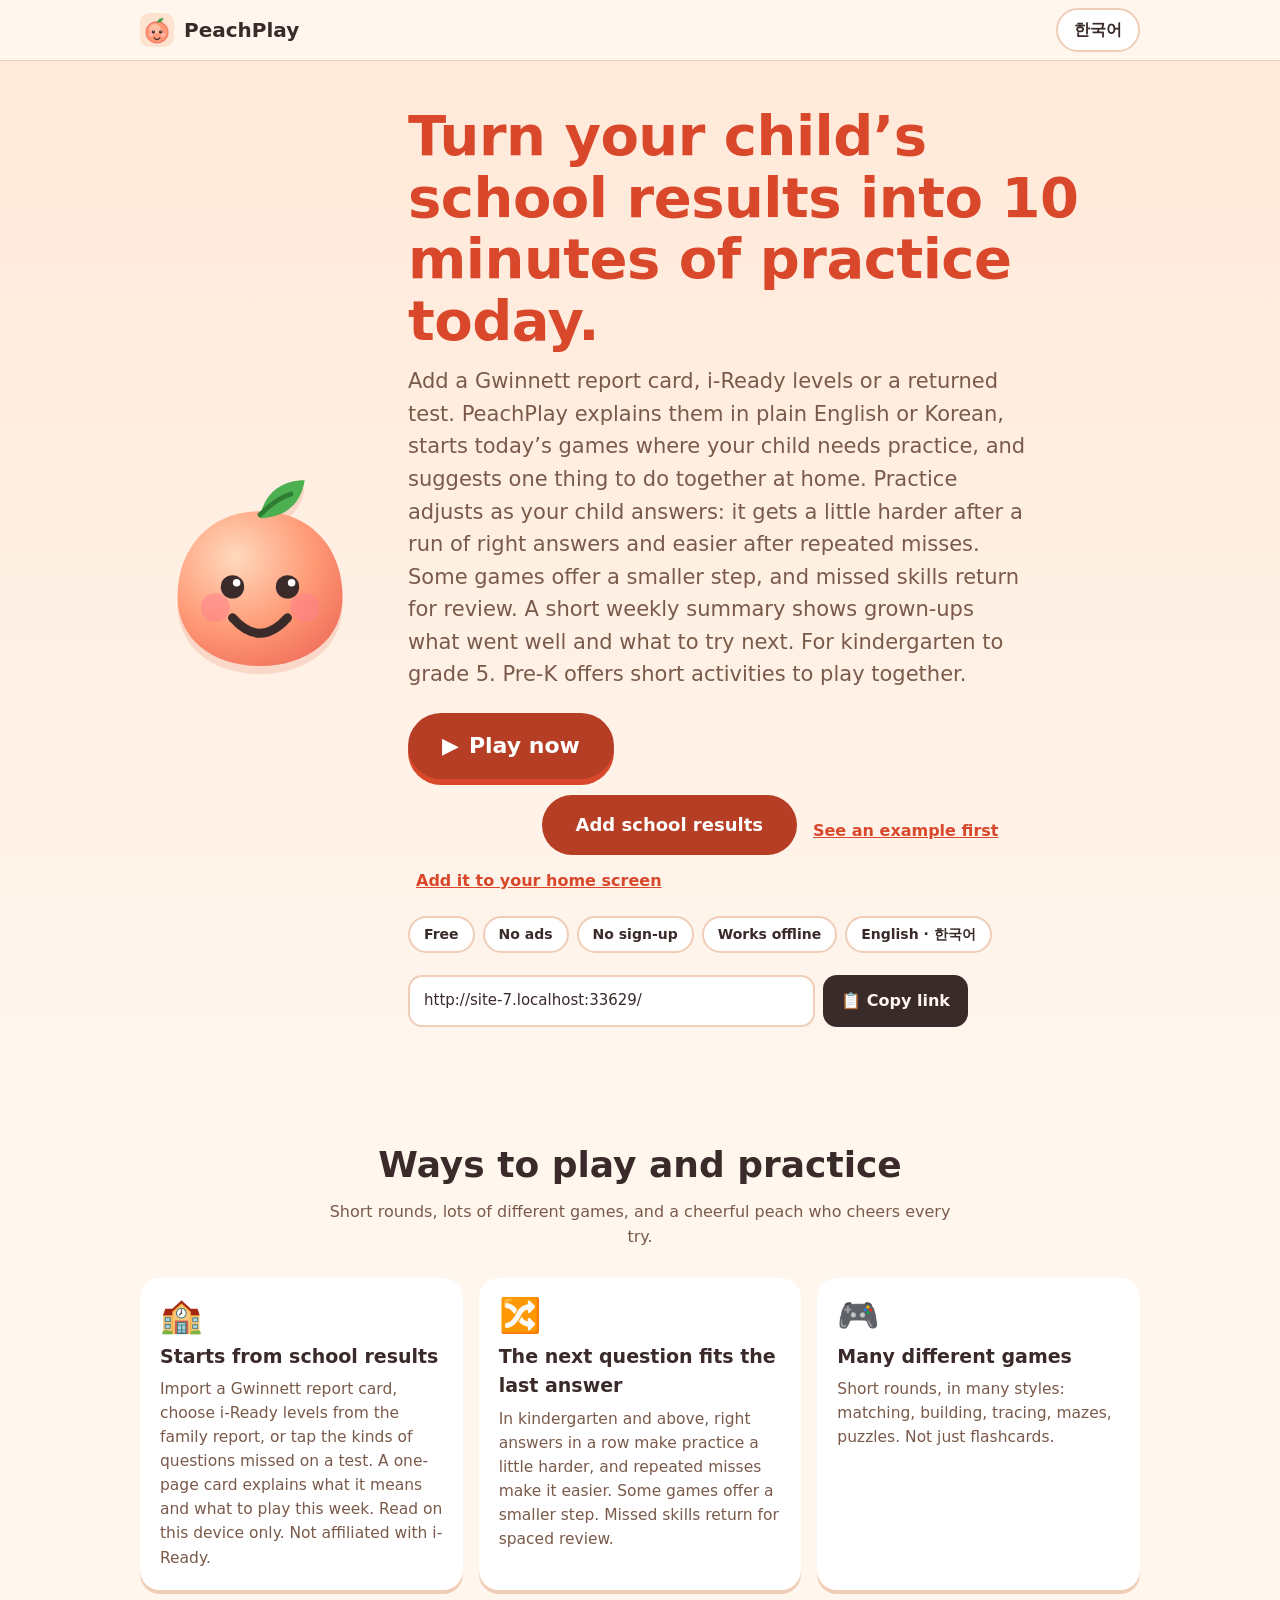
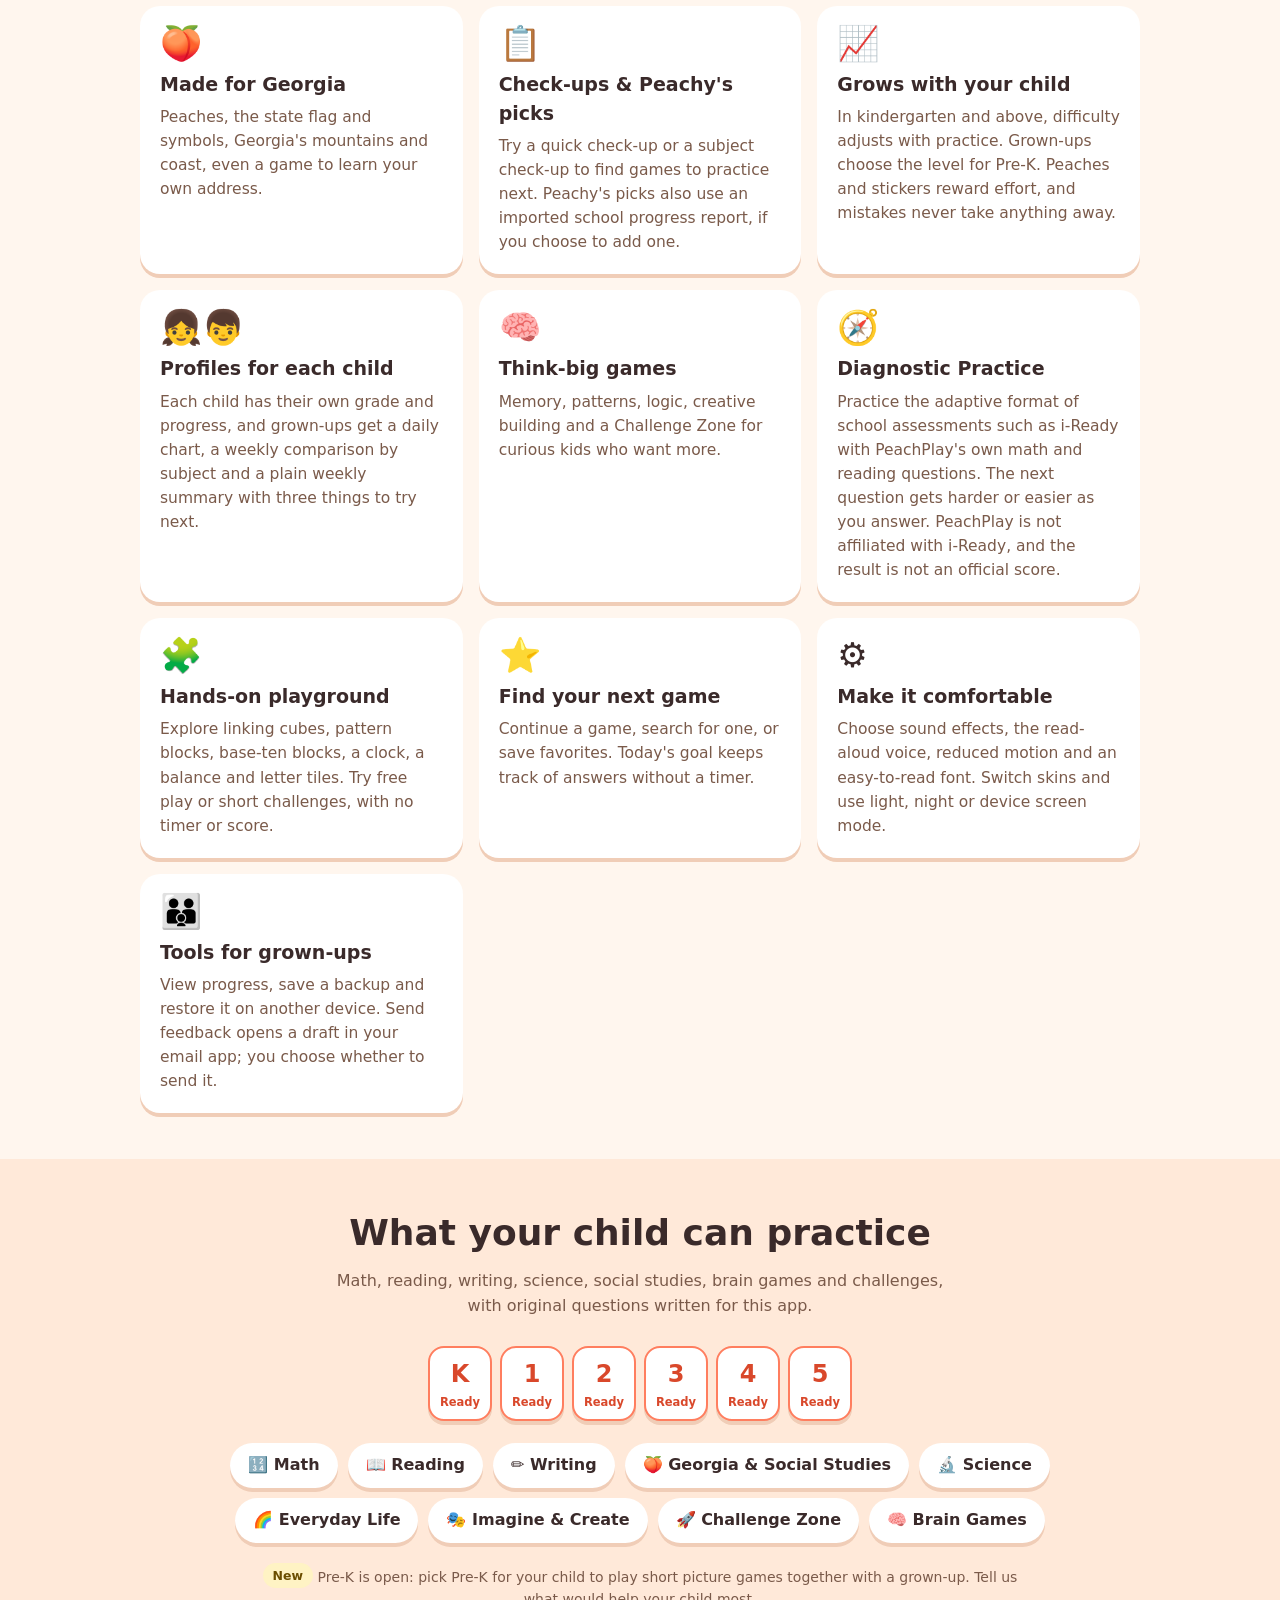
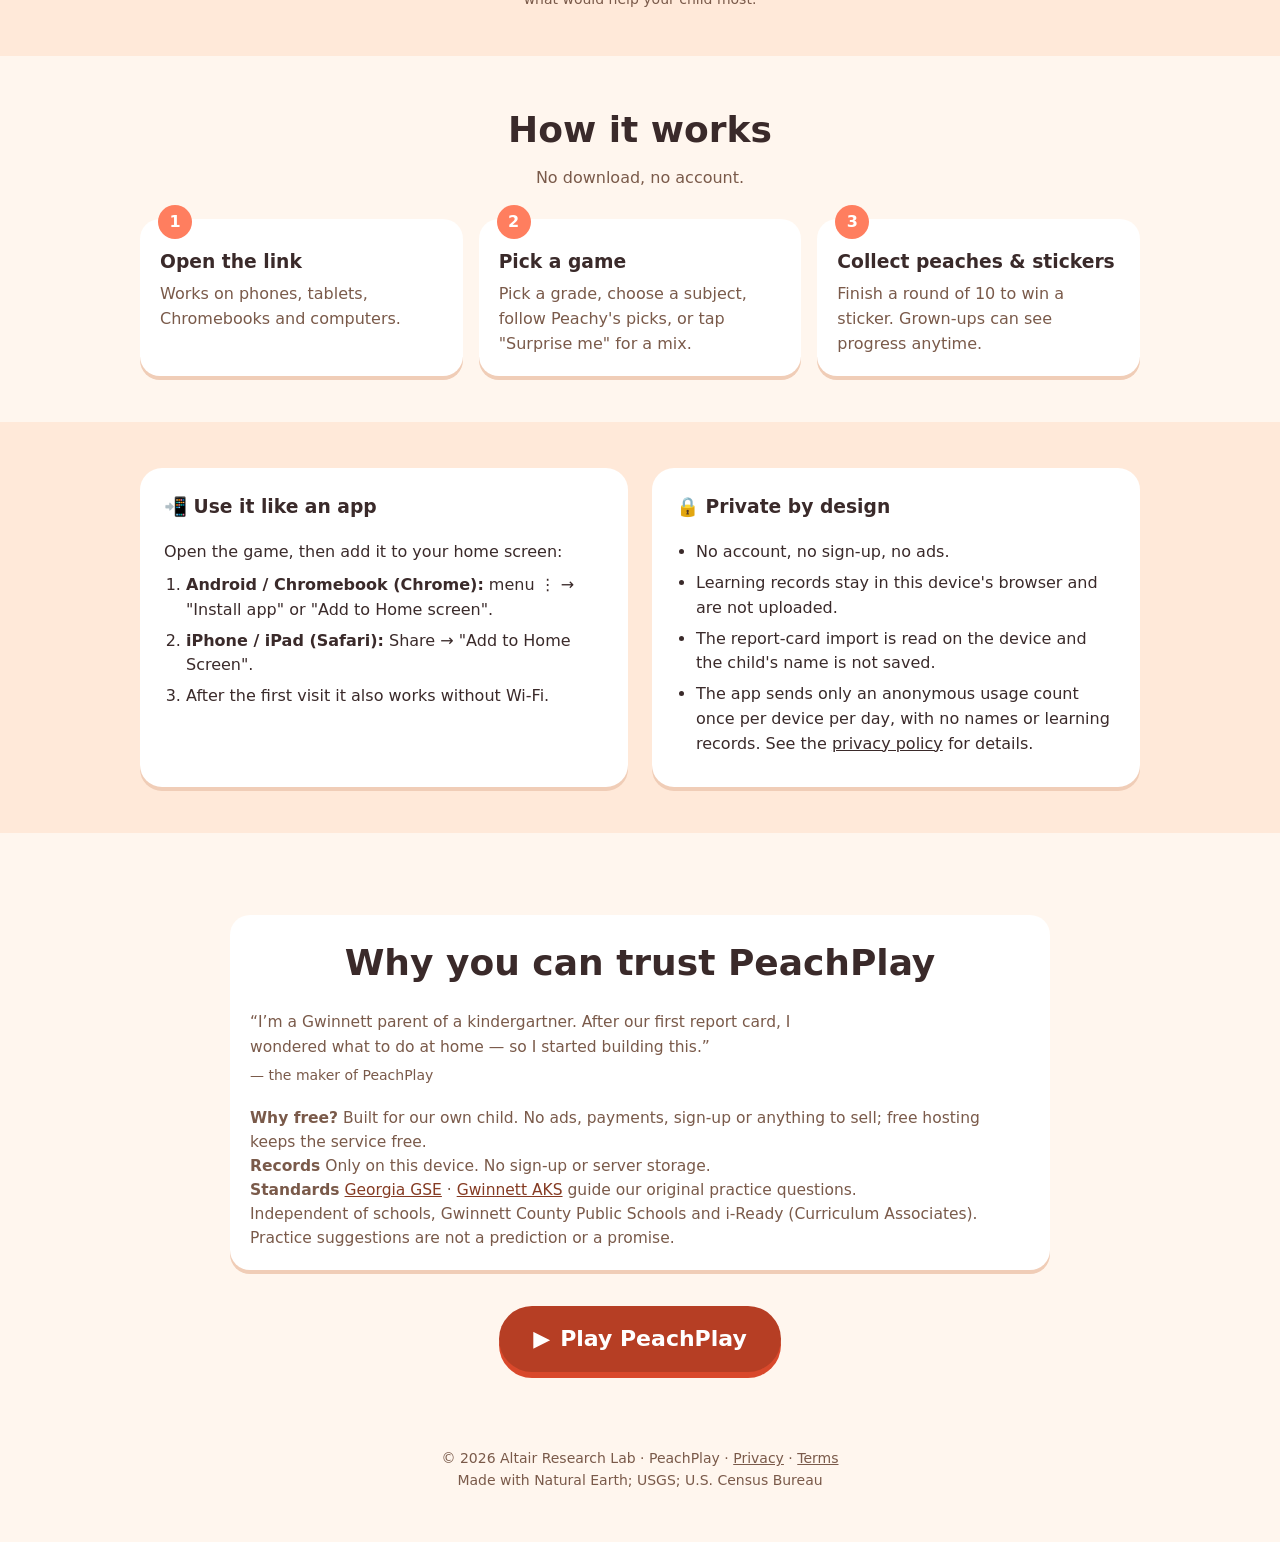
==== commit e4afd077: "Update site (source commit ab57a8e302337c481e89015d067da1d6553d4821)" ====
--- a/index.html
+++ b/index.html
@@ -5,11 +5,11 @@
 <meta name="viewport" content="width=device-width, initial-scale=1">
 <script>/* opened as an installed app: go straight to the games */try{if((window.matchMedia&&matchMedia("(display-mode: standalone)").matches)||navigator.standalone)location.replace("play/")}catch(e){}</script>
 <title>PeachPlay – Free learning games for Georgia elementary kids</title>
-<meta name="description" content="Turn your child’s school results into 10 minutes of practice today. Free, ad-free learning games for Georgia elementary kids, Pre-K to 5th grade, in English and Korean: starts from a Gwinnett report card or i-Ready levels, and every next question fits the last answer.">
+<meta name="description" content="Turn your child’s school results into 10 minutes of practice today. Free, ad-free learning games for Georgia elementary kids, Pre-K to 5th grade, in English and Korean: with school-result practice for kindergarten and above, and activities to play together in Pre-K.">
 <meta name="theme-color" content="#ff9a76">
 <meta property="og:type" content="website">
 <meta property="og:title" content="PeachPlay – Free learning games for Georgia elementary kids">
-<meta property="og:description" content="530+ short games for Pre-K to 5th grade that pick the next question from the last answer: math, reading, writing, science, social studies. English and Korean. Free, no ads, no sign-up.">
+<meta property="og:description" content="Short games for Pre-K to 5th grade: math, reading, writing, science, social studies. English and Korean. Free, no ads, no sign-up.">
 <meta property="og:image" content="https://altair-research.github.io/peachplay/og.png">
 <meta property="og:url" content="https://altair-research.github.io/peachplay/">
 <meta name="twitter:card" content="summary_large_image">
@@ -91,7 +91,7 @@
     <circle cx="19" cy="40" r="4.2" fill="#ff7f8a" opacity=".55"/><circle cx="45" cy="40" r="4.2" fill="#ff7f8a" opacity=".55"/><circle cx="24" cy="34" r="3.4" fill="#3a2a2a"/><circle cx="40" cy="34" r="3.4" fill="#3a2a2a"/><circle cx="25.2" cy="32.8" r="1.1" fill="#fff"/><circle cx="41.2" cy="32.8" r="1.1" fill="#fff"/><path d="M24 43q8 9 16 0" stroke="#3a2a2a" stroke-width="2.6" fill="none" stroke-linecap="round"/></svg>
   <div>
     <h1><span class="en">Turn your child’s school results into 10 minutes of practice today.</span><span class="ko">학교 결과를 오늘 집에서 할 10분으로 바꿔 줘요</span></h1>
-    <p class="lead"><span class="en">Add a Gwinnett report card, i-Ready levels or a returned test. PeachPlay explains them in plain English or Korean, starts today’s games where your child needs practice, and suggests one thing to do together at home. Then every next question fits the last answer: a step up when it’s easy, a smaller step when it’s hard, and missed questions come back later. A short weekly summary shows grown-ups what went well and what to try next. For Pre-K to 5th grade.</span><span class="ko">Gwinnett 성적표, i-Ready 수준, 돌려받은 평가지를 넣으면 PeachPlay가 쉬운 말(영어·한국어)로 풀어 주고, 연습이 필요한 곳부터 오늘의 게임을 고르고, 집에서 함께 할 일 하나를 알려 줘요. 그다음엔 방금 푼 답에 맞춰 다음 문제가 나와요. 쉬우면 한 칸 위로, 막히면 더 작은 한 걸음으로, 틀린 건 나중에 다시. 보호자는 주간 요약에서 잘된 것과 다음에 할 것을 봐요. Pre-K~5학년을 위한 연습이에요.</span></p>
+    <p class="lead"><span class="en">Add a Gwinnett report card, i-Ready levels or a returned test. PeachPlay explains them in plain English or Korean, starts today’s games where your child needs practice, and suggests one thing to do together at home. Practice adjusts as your child answers: it gets a little harder after a run of right answers and easier after repeated misses. Some games offer a smaller step, and missed skills return for review. A short weekly summary shows grown-ups what went well and what to try next. For kindergarten to grade 5. Pre-K offers short activities to play together.</span><span class="ko">Gwinnett 성적표, i-Ready 수준, 돌려받은 평가지를 넣으면 PeachPlay가 쉬운 말(영어·한국어)로 풀어 주고, 연습이 필요한 곳부터 오늘의 게임을 고르고, 집에서 함께 할 일 하나를 알려 줘요. 연달아 맞히면 조금 어렵게, 자주 틀리면 조금 쉽게 연습해요. 일부 게임은 더 작은 단계부터 도와주고, 틀린 내용은 나중에 복습해요. 보호자는 주간 요약에서 잘된 것과 다음에 할 것을 봐요. 유치원~5학년을 위한 연습이에요. 프리케이는 보호자와 함께 짧게 놀아요.</span></p>
     <a class="cta" href="play/">▶ <span class="en">Play now</span><span class="ko">지금 시작하기</span></a>
     <div class="result-entry"><a class="cta results-cta" href="play/?results=1"><span class="en">Add school results</span><span class="ko">학교 결과 넣기</span></a> <a class="cta2" href="play/?example=1"><span class="en">See an example first</span><span class="ko">예시 먼저 보기</span></a></div>
     <a class="cta2" href="#install"><span class="en">Add it to your home screen</span><span class="ko">홈 화면에 추가하는 방법</span></a>
@@ -106,11 +106,11 @@
   <p class="sub"><span class="en">Short rounds, lots of different games, and a cheerful peach who cheers every try.</span><span class="ko">짧게 끝나는 한 판, 다양한 게임, 시도할 때마다 응원해 주는 복숭아 친구.</span></p>
   <div class="grid">
     <div class="card"><div class="ic">🏫</div><h3><span class="en">Starts from school results</span><span class="ko">학교 결과에서 시작</span></h3><p><span class="en">Import a Gwinnett report card, choose i-Ready levels from the family report, or tap the kinds of questions missed on a test. A one-page card explains what it means and what to play this week. Read on this device only. Not affiliated with i-Ready.</span><span class="ko">Gwinnett 성적표를 가져오거나, i-Ready 가정 보고서의 수준을 고르거나, 평가지에서 틀린 문항 종류를 누르세요. 한 장짜리 카드가 뜻과 이번 주에 할 게임을 알려 줘요. 이 기기 안에서만 읽어요. i-Ready와 관련 없어요.</span></p></div>
-    <div class="card"><div class="ic">🔀</div><h3><span class="en">The next question fits the last answer</span><span class="ko">방금 푼 답에 맞춰 다음 문제</span></h3><p><span class="en">Right answers in a row make it a little harder. Two misses on one question bring a smaller step first. Missed questions come back 1, 3 and 7 days later.</span><span class="ko">연달아 맞히면 조금 어렵게, 한 문제를 두 번 틀리면 더 작은 한 걸음부터. 틀린 문제는 1일·3일·7일 뒤에 다시 나와요.</span></p></div>
-    <div class="card"><div class="ic">🎮</div><h3><span class="en">530+ different games</span><span class="ko">530개 이상의 다양한 게임</span></h3><p><span class="en">Ten questions a round, in many styles: matching, building, tracing, mazes, puzzles. Not just flashcards.</span><span class="ko">한 판 10문제. 짝 맞추기, 만들기, 따라 쓰기, 미로, 퍼즐 등 방식이 다양해서 지루하지 않아요.</span></p></div>
+    <div class="card"><div class="ic">🔀</div><h3><span class="en">The next question fits the last answer</span><span class="ko">방금 푼 답에 맞춰 다음 문제</span></h3><p><span class="en">In kindergarten and above, right answers in a row make practice a little harder, and repeated misses make it easier. Some games offer a smaller step. Missed skills return for spaced review.</span><span class="ko">유치원부터는 연달아 맞히면 조금 어렵게, 자주 틀리면 조금 쉽게 연습해요. 일부 게임은 더 작은 단계부터 도와줘요. 틀린 내용은 시간을 두고 복습해요.</span></p></div>
+    <div class="card"><div class="ic">🎮</div><h3><span class="en">Many different games</span><span class="ko">다양한 게임</span></h3><p><span class="en">Short rounds, in many styles: matching, building, tracing, mazes, puzzles. Not just flashcards.</span><span class="ko">짧게 끝나는 한 판. 짝 맞추기, 만들기, 따라 쓰기, 미로, 퍼즐 등 방식이 다양해서 지루하지 않아요.</span></p></div>
     <div class="card"><div class="ic">🍑</div><h3><span class="en">Made for Georgia</span><span class="ko">조지아 아이를 위해</span></h3><p><span class="en">Peaches, the state flag and symbols, Georgia's mountains and coast, even a game to learn your own address.</span><span class="ko">복숭아, 주 깃발과 상징, 조지아 지도, 우리 집 주소 익히기까지 조지아 맞춤 내용이에요.</span></p></div>
     <div class="card"><div class="ic">📋</div><h3><span class="en">Check-ups &amp; Peachy's picks</span><span class="ko">과목별 점검과 피치의 추천</span></h3><p><span class="en">Try a quick check-up or a subject check-up to find games to practice next. Peachy's picks also use an imported school progress report, if you choose to add one.</span><span class="ko">간단 점검이나 과목별 점검으로 다음에 연습할 게임을 찾아요. 성적표를 가져온 경우에는 피치의 추천에 함께 참고해요.</span></p></div>
-    <div class="card"><div class="ic">📈</div><h3><span class="en">Grows with your child</span><span class="ko">아이와 함께 자라요</span></h3><p><span class="en">Difficulty adjusts by itself. Peaches and stickers reward effort, and mistakes never take anything away.</span><span class="ko">난이도가 저절로 조절되고, 복숭아와 스티커는 노력을 칭찬해요. 틀려도 빼앗지 않아요.</span></p></div>
+    <div class="card"><div class="ic">📈</div><h3><span class="en">Grows with your child</span><span class="ko">아이와 함께 자라요</span></h3><p><span class="en">In kindergarten and above, difficulty adjusts with practice. Grown-ups choose the level for Pre-K. Peaches and stickers reward effort, and mistakes never take anything away.</span><span class="ko">유치원부터는 연습에 따라 난이도가 조절돼요. 프리케이는 보호자가 단계를 골라요. 복숭아와 스티커는 노력을 칭찬해요. 틀려도 빼앗지 않아요.</span></p></div>
     <div class="card"><div class="ic">👧👦</div><h3><span class="en">Profiles for each child</span><span class="ko">아이별 프로필</span></h3><p><span class="en">Each child has their own grade and progress, and grown-ups get a daily chart, a weekly comparison by subject and a plain weekly summary with three things to try next.</span><span class="ko">아이마다 따로 기록되고, 보호자는 하루별 그래프, 과목별 주간 변화, 다음에 할 것 3가지가 담긴 주간 요약을 볼 수 있어요.</span></p></div>
     <div class="card"><div class="ic">🧠</div><h3><span class="en">Think-big games</span><span class="ko">생각을 키우는 게임</span></h3><p><span class="en">Memory, patterns, logic, creative building and a Challenge Zone for curious kids who want more.</span><span class="ko">기억력, 패턴, 논리, 창의 만들기, 더 도전하고 싶은 아이를 위한 도전 구역이 있어요.</span></p></div>
     <div class="card"><div class="ic">🧭</div><h3><span class="en">Diagnostic Practice</span><span class="ko">진단 평가 연습</span></h3><p><span class="en">Practice the adaptive format of school assessments such as i-Ready with PeachPlay's own math and reading questions. The next question gets harder or easier as you answer. PeachPlay is not affiliated with i-Ready, and the result is not an official score.</span><span class="ko">PeachPlay가 직접 만든 수학·읽기 문제로 i-Ready 같은 적응형 학교 평가의 방식을 연습해요. 답에 따라 다음 문제가 어려워지거나 쉬워져요. i-Ready와 관련이 없으며, 결과는 공식 점수가 아니에요.</span></p></div>
